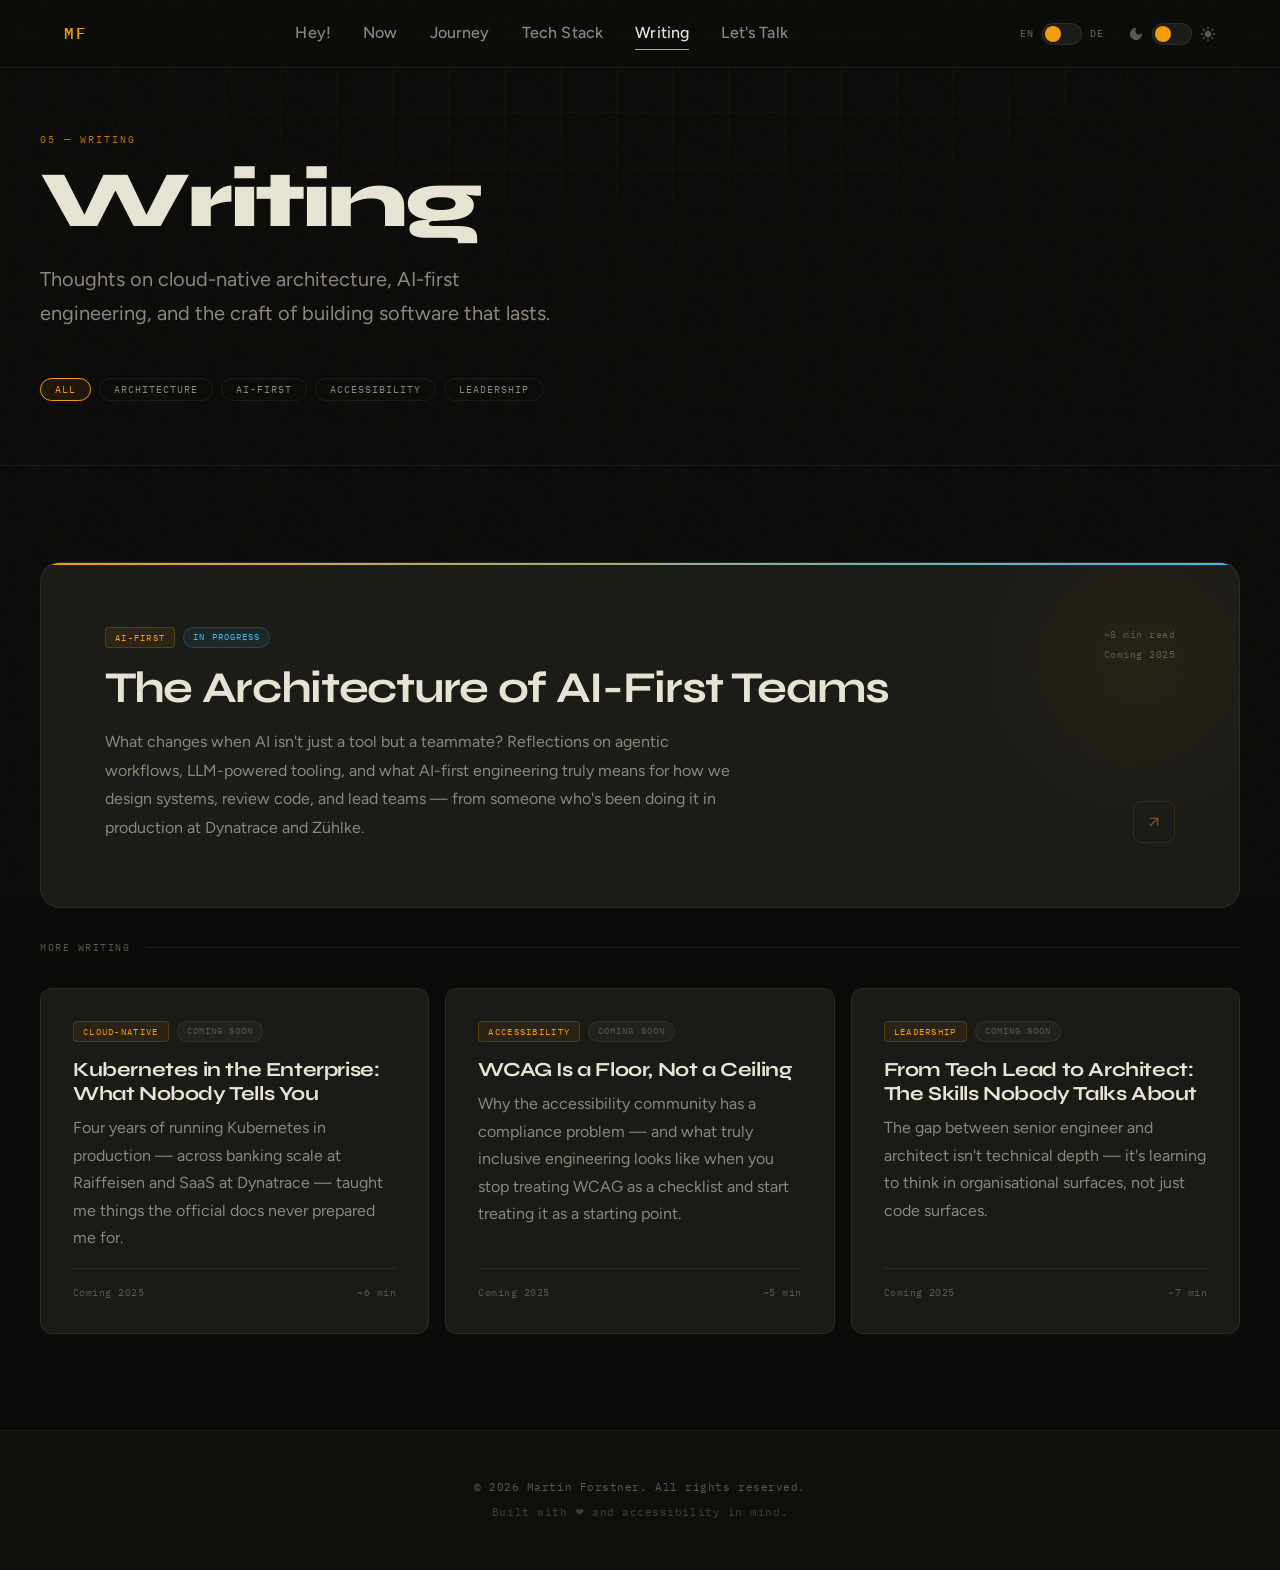
==== blog.html @ 16e3e1c3 "Add blog page — editorial layout with featured post + coming-soon grid Resolves the /blog 404. Match" ====
<!DOCTYPE html>
<html lang="en">
<head>
    <meta charset="UTF-8">
    <meta name="viewport" content="width=device-width, initial-scale=1.0">
    <meta name="description" content="Martin Forstner writes about cloud-native architecture, AI-first engineering, and web accessibility.">
    <meta name="author" content="Martin Forstner">
    <title>Writing — Martin Forstner</title>
    <link rel="stylesheet" href="styles.css">
    <link rel="preconnect" href="https://fonts.googleapis.com">
    <link rel="preconnect" href="https://fonts.gstatic.com" crossorigin>
    <link href="https://fonts.googleapis.com/css2?family=Syne:wght@400;500;600;700;800&family=Figtree:ital,wght@0,300;0,400;0,500;0,600;1,400&family=IBM+Plex+Mono:wght@300;400;500&display=swap" rel="stylesheet">
    <style>
        /* ==========================================
           Blog-specific styles
           ========================================== */

        /* Header */
        .blog-header {
            padding: calc(var(--navbar-height) + var(--space-3xl)) var(--space-lg) var(--space-3xl);
            background: var(--color-bg);
            position: relative;
            border-bottom: 1px solid var(--color-border);
        }

        .blog-header::before {
            content: '';
            position: absolute;
            inset: 0;
            background-image:
                linear-gradient(rgba(245, 158, 11, 0.05) 1px, transparent 1px),
                linear-gradient(90deg, rgba(245, 158, 11, 0.05) 1px, transparent 1px);
            background-size: 56px 56px;
            mask-image: radial-gradient(ellipse 90% 100% at 50% 0%, black 0%, transparent 100%);
            -webkit-mask-image: radial-gradient(ellipse 90% 100% at 50% 0%, black 0%, transparent 100%);
            pointer-events: none;
        }

        .blog-header-inner {
            max-width: var(--container-max);
            margin: 0 auto;
            position: relative;
        }

        .blog-header-label {
            display: block;
            font-family: var(--font-mono);
            font-size: 0.62rem;
            letter-spacing: 0.2em;
            text-transform: uppercase;
            color: var(--color-primary);
            margin-bottom: var(--space-md);
            opacity: 0.75;
        }

        .blog-header-title {
            font-family: var(--font-display);
            font-size: clamp(2.5rem, 1rem + 6vw, 5rem);
            font-weight: 800;
            letter-spacing: -0.04em;
            line-height: 0.92;
            color: var(--color-text);
            margin-bottom: var(--space-lg);
            overflow-wrap: break-word;
            padding-right: 0.05em;
        }

        .blog-header-subtitle {
            font-size: var(--text-lg);
            color: var(--color-text-secondary);
            max-width: 520px;
            line-height: 1.7;
            margin-bottom: var(--space-2xl);
        }

        /* Category filter pills */
        .blog-filters {
            display: flex;
            gap: var(--space-sm);
            flex-wrap: wrap;
        }

        .blog-filter {
            font-family: var(--font-mono);
            font-size: 0.62rem;
            letter-spacing: 0.1em;
            text-transform: uppercase;
            padding: 4px 14px;
            border-radius: var(--radius-full);
            border: 1px solid var(--color-border);
            background: transparent;
            color: var(--color-text-secondary);
            cursor: pointer;
            transition: all var(--transition-fast);
        }

        .blog-filter:hover {
            border-color: rgba(245, 158, 11, 0.3);
            color: var(--color-primary);
            background: rgba(245, 158, 11, 0.05);
        }

        .blog-filter[aria-pressed="true"] {
            border-color: var(--color-primary);
            color: var(--color-primary);
            background: rgba(245, 158, 11, 0.08);
        }

        /* ── Posts section ── */
        .blog-posts {
            padding: var(--space-4xl) var(--space-lg);
            background: var(--color-bg);
        }

        .blog-posts-inner {
            max-width: var(--container-max);
            margin: 0 auto;
        }

        /* Shared post meta atoms */
        .post-category {
            font-family: var(--font-mono);
            font-size: 0.58rem;
            letter-spacing: 0.14em;
            text-transform: uppercase;
            color: var(--color-primary);
            background: rgba(245, 158, 11, 0.08);
            border: 1px solid rgba(245, 158, 11, 0.2);
            padding: 2px 9px;
            border-radius: var(--radius-sm);
            white-space: nowrap;
        }

        .post-status {
            font-family: var(--font-mono);
            font-size: 0.55rem;
            letter-spacing: 0.12em;
            text-transform: uppercase;
            padding: 2px 9px;
            border-radius: var(--radius-full);
            white-space: nowrap;
        }

        .post-status--progress {
            color: var(--color-secondary);
            background: rgba(56, 189, 248, 0.07);
            border: 1px solid rgba(56, 189, 248, 0.2);
        }

        .post-status--soon {
            color: var(--color-text-muted);
            background: rgba(255, 255, 255, 0.03);
            border: 1px solid var(--color-border);
        }

        .post-date,
        .post-readtime {
            font-family: var(--font-mono);
            font-size: 0.6rem;
            color: var(--color-text-muted);
            letter-spacing: 0.05em;
        }

        .post-meta-row {
            display: flex;
            align-items: center;
            gap: var(--space-sm);
            flex-wrap: wrap;
        }

        /* ── Featured post ── */
        .post-featured {
            background: var(--color-surface);
            border: 1px solid var(--color-border);
            border-radius: var(--radius-2xl);
            padding: var(--space-3xl);
            margin-bottom: var(--space-xl);
            position: relative;
            overflow: hidden;
            transition: border-color var(--transition-base), box-shadow var(--transition-base);
        }

        .post-featured::before {
            content: '';
            position: absolute;
            top: 0; left: 0; right: 0;
            height: 2px;
            background: var(--gradient-primary);
        }

        .post-featured::after {
            content: '';
            position: absolute;
            right: -80px; top: -80px;
            width: 360px; height: 360px;
            border-radius: 50%;
            background: radial-gradient(circle, rgba(245, 158, 11, 0.05) 0%, transparent 68%);
            pointer-events: none;
        }

        .post-featured:hover {
            border-color: rgba(245, 158, 11, 0.22);
            box-shadow: var(--shadow-glow);
        }

        .post-featured-layout {
            position: relative;
            display: grid;
            gap: var(--space-2xl);
        }

        @media (min-width: 768px) {
            .post-featured-layout {
                grid-template-columns: 1fr 140px;
                align-items: start;
            }
        }

        .post-featured-title {
            font-family: var(--font-display);
            font-size: clamp(1.5rem, 1rem + 2.5vw, 2.75rem);
            font-weight: 700;
            color: var(--color-text);
            letter-spacing: -0.03em;
            line-height: 1.08;
            margin: var(--space-md) 0;
            overflow-wrap: break-word;
        }

        .post-featured-excerpt {
            font-size: var(--text-base);
            color: var(--color-text-secondary);
            line-height: 1.8;
            max-width: 640px;
        }

        .post-featured-aside {
            display: flex;
            flex-direction: column;
            align-items: flex-start;
            gap: var(--space-md);
        }

        @media (min-width: 768px) {
            .post-featured-aside {
                align-items: flex-end;
                justify-content: space-between;
                height: 100%;
            }
        }

        .post-featured-stats {
            display: flex;
            flex-direction: column;
            gap: 4px;
        }

        @media (min-width: 768px) {
            .post-featured-stats {
                align-items: flex-end;
            }
        }

        .post-featured-arrow {
            display: inline-flex;
            align-items: center;
            justify-content: center;
            width: 42px; height: 42px;
            border-radius: var(--radius-lg);
            border: 1px solid rgba(245, 158, 11, 0.25);
            color: var(--color-primary);
            flex-shrink: 0;
            opacity: 0.5;
        }

        /* ── Section divider ── */
        .posts-divider {
            display: flex;
            align-items: center;
            gap: var(--space-md);
            margin-bottom: var(--space-xl);
        }

        .posts-divider span {
            font-family: var(--font-mono);
            font-size: 0.6rem;
            letter-spacing: 0.16em;
            text-transform: uppercase;
            color: var(--color-text-muted);
            white-space: nowrap;
        }

        .posts-divider::after {
            content: '';
            flex: 1;
            height: 1px;
            background: var(--color-border);
        }

        /* ── Post grid ── */
        .post-grid {
            display: grid;
            gap: var(--space-md);
        }

        @media (min-width: 640px) {
            .post-grid { grid-template-columns: repeat(2, 1fr); }
        }

        @media (min-width: 1024px) {
            .post-grid { grid-template-columns: repeat(3, 1fr); }
        }

        /* ── Post card ── */
        .post-card {
            background: var(--color-surface);
            border: 1px solid var(--color-border);
            border-radius: var(--radius-xl);
            padding: var(--space-xl);
            display: flex;
            flex-direction: column;
            gap: var(--space-md);
            position: relative;
            overflow: hidden;
            transition: transform var(--transition-base),
                        box-shadow var(--transition-base),
                        border-color var(--transition-base);
        }

        .post-card::before {
            content: '';
            position: absolute;
            top: 0; left: 0; right: 0;
            height: 2px;
            background: var(--gradient-primary);
            transform: scaleX(0);
            transform-origin: left;
            transition: transform var(--transition-slow);
        }

        .post-card:hover {
            transform: translateY(-3px);
            box-shadow: var(--shadow-glow);
            border-color: rgba(245, 158, 11, 0.2);
        }

        .post-card:hover::before {
            transform: scaleX(1);
        }

        .post-card-body {
            flex: 1;
            display: flex;
            flex-direction: column;
            gap: var(--space-sm);
        }

        .post-card-title {
            font-family: var(--font-display);
            font-size: var(--text-lg);
            font-weight: 700;
            color: var(--color-text);
            letter-spacing: -0.02em;
            line-height: 1.2;
        }

        .post-card-excerpt {
            font-size: var(--text-sm);
            color: var(--color-text-secondary);
            line-height: 1.72;
        }

        .post-card-footer {
            display: flex;
            align-items: center;
            justify-content: space-between;
            padding-top: var(--space-md);
            border-top: 1px solid var(--color-border);
        }

        /* ── Nav active state for Writing link ── */
        .nav-menu a[href="/blog"] {
            color: var(--color-text);
        }

        .nav-menu a[href="/blog"]::after {
            width: 100%;
        }

        /* Light theme tweaks */
        [data-theme="light"] .blog-header {
            background: var(--color-bg-secondary);
        }

        [data-theme="light"] .blog-posts {
            background: var(--color-bg);
        }

        [data-theme="light"] .post-featured,
        [data-theme="light"] .post-card {
            box-shadow: var(--shadow-sm);
        }
    </style>
</head>
<body>
    <a href="#main-content" class="skip-link">Skip to main content</a>

    <!-- Navigation (identical to index.html) -->
    <nav class="navbar" role="navigation" aria-label="Main navigation">
        <div class="nav-container">
            <a href="/" class="nav-logo" aria-label="Martin Forstner — Home">MF</a>
            <button class="nav-toggle" aria-expanded="false" aria-controls="nav-menu" aria-label="Open menu">
                <span class="hamburger"></span>
            </button>
            <ul id="nav-menu" class="nav-menu" role="menubar">
                <li role="none"><a href="/#about"    role="menuitem" data-en="Hey!"       data-de="Hey!">Hey!</a></li>
                <li role="none"><a href="/#now"      role="menuitem" data-en="Now"        data-de="Jetzt">Now</a></li>
                <li role="none"><a href="/#timeline" role="menuitem" data-en="Journey"    data-de="Werdegang">Journey</a></li>
                <li role="none"><a href="/#skills"   role="menuitem" data-en="Tech Stack" data-de="Technologien">Tech Stack</a></li>
                <li role="none"><a href="/blog"      role="menuitem" aria-current="page"  data-en="Writing"   data-de="Schreiben">Writing</a></li>
                <li role="none"><a href="/#contact"  role="menuitem" data-en="Let's Talk" data-de="Kontakt">Let's Talk</a></li>
            </ul>
            <div class="nav-switches">
                <div class="switch-container">
                    <span class="switch-label">EN</span>
                    <button class="toggle-switch" id="lang-toggle" aria-label="Switch to German" role="switch" aria-checked="false">
                        <span class="toggle-slider"></span>
                    </button>
                    <span class="switch-label">DE</span>
                </div>
                <div class="switch-container">
                    <svg class="switch-icon" aria-hidden="true" width="16" height="16" viewBox="0 0 24 24" fill="currentColor">
                        <path d="M12 3c-4.97 0-9 4.03-9 9s4.03 9 9 9 9-4.03 9-9c0-.46-.04-.92-.1-1.36-.98 1.37-2.58 2.26-4.4 2.26-2.98 0-5.4-2.42-5.4-5.4 0-1.81.89-3.42 2.26-4.4-.44-.06-.9-.1-1.36-.1z"/>
                    </svg>
                    <button class="toggle-switch" id="theme-toggle" aria-label="Switch to light theme" role="switch" aria-checked="false">
                        <span class="toggle-slider"></span>
                    </button>
                    <svg class="switch-icon" aria-hidden="true" width="16" height="16" viewBox="0 0 24 24" fill="currentColor">
                        <path d="M12 7c-2.76 0-5 2.24-5 5s2.24 5 5 5 5-2.24 5-5-2.24-5-5-5zM2 13h2c.55 0 1-.45 1-1s-.45-1-1-1H2c-.55 0-1 .45-1 1s.45 1 1 1zm18 0h2c.55 0 1-.45 1-1s-.45-1-1-1h-2c-.55 0-1 .45-1 1s.45 1 1 1zM11 2v2c0 .55.45 1 1 1s1-.45 1-1V2c0-.55-.45-1-1-1s-1 .45-1 1zm0 18v2c0 .55.45 1 1 1s1-.45 1-1v-2c0-.55-.45-1-1-1s-1 .45-1 1zM5.99 4.58c-.39-.39-1.03-.39-1.41 0-.39.39-.39 1.03 0 1.41l1.06 1.06c.39.39 1.03.39 1.41 0s.39-1.03 0-1.41L5.99 4.58zm12.37 12.37c-.39-.39-1.03-.39-1.41 0-.39.39-.39 1.03 0 1.41l1.06 1.06c.39.39 1.03.39 1.41 0 .39-.39.39-1.03 0-1.41l-1.06-1.06zm1.06-10.96c.39-.39.39-1.03 0-1.41-.39-.39-1.03-.39-1.41 0l-1.06 1.06c-.39.39-.39 1.03 0 1.41s1.03.39 1.41 0l1.06-1.06zM7.05 18.36c.39-.39.39-1.03 0-1.41-.39-.39-1.03-.39-1.41 0l-1.06 1.06c-.39.39-.39 1.03 0 1.41s1.03.39 1.41 0l1.06-1.06z"/>
                    </svg>
                </div>
            </div>
        </div>
    </nav>

    <main id="main-content">

        <!-- Blog header -->
        <header class="blog-header">
            <div class="blog-header-inner">
                <span class="blog-header-label">05 — Writing</span>
                <h1 class="blog-header-title">Writing</h1>
                <p class="blog-header-subtitle">Thoughts on cloud-native architecture, AI-first engineering, and the craft of building software that lasts.</p>
                <nav class="blog-filters" aria-label="Filter by topic">
                    <button class="blog-filter" aria-pressed="true">All</button>
                    <button class="blog-filter" aria-pressed="false">Architecture</button>
                    <button class="blog-filter" aria-pressed="false">AI-First</button>
                    <button class="blog-filter" aria-pressed="false">Accessibility</button>
                    <button class="blog-filter" aria-pressed="false">Leadership</button>
                </nav>
            </div>
        </header>

        <!-- Posts -->
        <section class="blog-posts" aria-label="Articles">
            <div class="blog-posts-inner">

                <!-- Featured / in-progress post -->
                <article class="post-featured fade-in" aria-labelledby="post-featured-title">
                    <div class="post-featured-layout">
                        <div>
                            <div class="post-meta-row">
                                <span class="post-category">AI-First</span>
                                <span class="post-status post-status--progress">In progress</span>
                            </div>
                            <h2 id="post-featured-title" class="post-featured-title">The Architecture of AI-First Teams</h2>
                            <p class="post-featured-excerpt">What changes when AI isn't just a tool but a teammate? Reflections on agentic workflows, LLM-powered tooling, and what AI-first engineering truly means for how we design systems, review code, and lead teams — from someone who's been doing it in production at Dynatrace and Zühlke.</p>
                        </div>
                        <aside class="post-featured-aside" aria-label="Post details">
                            <div class="post-featured-stats">
                                <span class="post-readtime">~8 min read</span>
                                <span class="post-date">Coming 2025</span>
                            </div>
                            <span class="post-featured-arrow" aria-hidden="true">
                                <svg width="18" height="18" viewBox="0 0 24 24" fill="none" stroke="currentColor" stroke-width="1.5" stroke-linecap="round" stroke-linejoin="round">
                                    <path d="M7 17L17 7M17 7H7M17 7v10"/>
                                </svg>
                            </span>
                        </aside>
                    </div>
                </article>

                <!-- Grid of upcoming posts -->
                <div class="posts-divider" aria-hidden="true">
                    <span>More writing</span>
                </div>

                <div class="post-grid" role="list">

                    <article class="post-card fade-in" role="listitem" aria-labelledby="post-2-title">
                        <div class="post-meta-row">
                            <span class="post-category">Cloud-Native</span>
                            <span class="post-status post-status--soon">Coming soon</span>
                        </div>
                        <div class="post-card-body">
                            <h2 id="post-2-title" class="post-card-title">Kubernetes in the Enterprise: What Nobody Tells You</h2>
                            <p class="post-card-excerpt">Four years of running Kubernetes in production — across banking scale at Raiffeisen and SaaS at Dynatrace — taught me things the official docs never prepared me for.</p>
                        </div>
                        <footer class="post-card-footer">
                            <span class="post-date">Coming 2025</span>
                            <span class="post-readtime">~6 min</span>
                        </footer>
                    </article>

                    <article class="post-card fade-in" role="listitem" aria-labelledby="post-3-title">
                        <div class="post-meta-row">
                            <span class="post-category">Accessibility</span>
                            <span class="post-status post-status--soon">Coming soon</span>
                        </div>
                        <div class="post-card-body">
                            <h2 id="post-3-title" class="post-card-title">WCAG Is a Floor, Not a Ceiling</h2>
                            <p class="post-card-excerpt">Why the accessibility community has a compliance problem — and what truly inclusive engineering looks like when you stop treating WCAG as a checklist and start treating it as a starting point.</p>
                        </div>
                        <footer class="post-card-footer">
                            <span class="post-date">Coming 2025</span>
                            <span class="post-readtime">~5 min</span>
                        </footer>
                    </article>

                    <article class="post-card fade-in" role="listitem" aria-labelledby="post-4-title">
                        <div class="post-meta-row">
                            <span class="post-category">Leadership</span>
                            <span class="post-status post-status--soon">Coming soon</span>
                        </div>
                        <div class="post-card-body">
                            <h2 id="post-4-title" class="post-card-title">From Tech Lead to Architect: The Skills Nobody Talks About</h2>
                            <p class="post-card-excerpt">The gap between senior engineer and architect isn't technical depth — it's learning to think in organisational surfaces, not just code surfaces.</p>
                        </div>
                        <footer class="post-card-footer">
                            <span class="post-date">Coming 2025</span>
                            <span class="post-readtime">~7 min</span>
                        </footer>
                    </article>

                </div>
            </div>
        </section>

    </main>

    <footer class="footer" role="contentinfo">
        <div class="container">
            <p>&copy; <span id="current-year">2026</span> Martin Forstner. <span data-en="All rights reserved." data-de="Alle Rechte vorbehalten.">All rights reserved.</span></p>
            <p class="footer-note" data-en="Built with ❤ and accessibility in mind." data-de="Mit ❤ und Barrierefreiheit im Sinn gebaut.">Built with <span aria-label="love">❤</span> and accessibility in mind.</p>
        </div>
    </footer>

    <button class="back-to-top" aria-label="Back to top" hidden>
        <svg aria-hidden="true" width="20" height="20" viewBox="0 0 24 24" fill="none" stroke="currentColor" stroke-width="2" stroke-linecap="round" stroke-linejoin="round">
            <path d="M12 19V5M5 12l7-7 7 7"/>
        </svg>
    </button>

    <script src="script.js"></script>
    <script>
        // Category filter toggle
        document.querySelectorAll('.blog-filter').forEach(function(btn) {
            btn.addEventListener('click', function() {
                document.querySelectorAll('.blog-filter').forEach(function(b) {
                    b.setAttribute('aria-pressed', 'false');
                });
                this.setAttribute('aria-pressed', 'true');
            });
        });
    </script>
</body>
</html>
---- styles.css ----
/* ==========================================
   CSS Custom Properties & Design Tokens
   ========================================== */
:root {
    /* Accent — amber replaces indigo */
    --color-primary: #f59e0b;
    --color-primary-dark: #d97706;
    --color-primary-light: #fbbf24;
    --color-secondary: #38bdf8;
    --color-accent: #f472b6;

    /* Neutrals — warm dark (default) */
    --color-bg: #0b0b09;
    --color-bg-secondary: #131310;
    --color-bg-tertiary: #0f0f0c;
    --color-surface: #1a1a16;
    --color-surface-hover: #242420;
    --color-border: rgba(255, 255, 255, 0.07);

    /* Text — warm off-white */
    --color-text: #e8e4d3;
    --color-text-secondary: #8c8779;
    --color-text-muted: #5c5850;

    /* Navbar */
    --color-navbar-bg: rgba(11, 11, 9, 0.82);
    --color-navbar-bg-scrolled: rgba(11, 11, 9, 0.97);

    /* Gradients */
    --gradient-primary: linear-gradient(135deg, var(--color-primary) 0%, var(--color-secondary) 100%);
    --gradient-accent: linear-gradient(135deg, var(--color-primary) 0%, var(--color-accent) 100%);
    --gradient-bg: linear-gradient(180deg, var(--color-bg-secondary) 0%, var(--color-bg) 60%);

    /* Typography */
    --font-display: 'Syne', sans-serif;
    --font-sans: 'Figtree', -apple-system, BlinkMacSystemFont, sans-serif;
    --font-mono: 'IBM Plex Mono', 'Fira Code', monospace;

    /* Font Sizes (fluid) */
    --text-xs: clamp(0.7rem, 0.65rem + 0.25vw, 0.8rem);
    --text-sm: clamp(0.875rem, 0.8rem + 0.35vw, 1rem);
    --text-base: clamp(0.9375rem, 0.9rem + 0.2vw, 1rem);
    --text-lg: clamp(1.125rem, 1rem + 0.6vw, 1.25rem);
    --text-xl: clamp(1.25rem, 1.1rem + 0.75vw, 1.5rem);
    --text-2xl: clamp(1.5rem, 1.25rem + 1.25vw, 2rem);
    --text-3xl: clamp(2rem, 1.5rem + 2.5vw, 3rem);
    --text-4xl: clamp(2.5rem, 1.25rem + 5vw, 4.75rem);

    /* Spacing */
    --space-xs: 0.25rem;
    --space-sm: 0.5rem;
    --space-md: 1rem;
    --space-lg: 1.5rem;
    --space-xl: 2rem;
    --space-2xl: 3rem;
    --space-3xl: 4rem;
    --space-4xl: 6rem;

    /* Border Radius */
    --radius-sm: 0.25rem;
    --radius-md: 0.375rem;
    --radius-lg: 0.5rem;
    --radius-xl: 0.75rem;
    --radius-2xl: 1.25rem;
    --radius-full: 9999px;

    /* Shadows */
    --shadow-sm: 0 1px 2px rgba(0, 0, 0, 0.5);
    --shadow-md: 0 4px 12px rgba(0, 0, 0, 0.4);
    --shadow-lg: 0 12px 28px rgba(0, 0, 0, 0.45);
    --shadow-xl: 0 24px 48px rgba(0, 0, 0, 0.55);
    --shadow-glow: 0 0 48px rgba(245, 158, 11, 0.18);

    /* Transitions */
    --transition-fast: 150ms ease;
    --transition-base: 250ms ease;
    --transition-slow: 400ms ease;
    --transition-spring: 500ms cubic-bezier(0.34, 1.56, 0.64, 1);

    /* Layout */
    --container-max: 1200px;
    --navbar-height: 68px;
}

/* Light Theme */
[data-theme="light"] {
    --color-bg: #faf8f3;
    --color-bg-secondary: #f0ece2;
    --color-bg-tertiary: #f5f2ea;
    --color-surface: #ffffff;
    --color-surface-hover: #f7f4eb;
    --color-border: rgba(0, 0, 0, 0.09);

    --color-text: #1a1814;
    --color-text-secondary: #5a5650;
    --color-text-muted: #8a8479;

    --color-navbar-bg: rgba(250, 248, 243, 0.82);
    --color-navbar-bg-scrolled: rgba(250, 248, 243, 0.97);

    --shadow-sm: 0 1px 2px rgba(0, 0, 0, 0.05);
    --shadow-md: 0 4px 12px rgba(0, 0, 0, 0.08);
    --shadow-lg: 0 12px 28px rgba(0, 0, 0, 0.1);
    --shadow-xl: 0 24px 48px rgba(0, 0, 0, 0.12);
    --shadow-glow: 0 0 48px rgba(245, 158, 11, 0.1);

    --gradient-bg: linear-gradient(180deg, var(--color-bg-secondary) 0%, var(--color-bg) 60%);
}

/* ==========================================
   Base Styles & Reset
   ========================================== */
*,
*::before,
*::after {
    box-sizing: border-box;
    margin: 0;
    padding: 0;
}

html {
    scroll-behavior: smooth;
    scroll-padding-top: var(--navbar-height);
}

@media (prefers-reduced-motion: reduce) {
    html {
        scroll-behavior: auto;
    }

    *,
    *::before,
    *::after {
        animation-duration: 0.01ms !important;
        animation-iteration-count: 1 !important;
        transition-duration: 0.01ms !important;
    }
}

body {
    font-family: var(--font-sans);
    font-size: var(--text-base);
    line-height: 1.65;
    color: var(--color-text);
    background: var(--gradient-bg);
    background-attachment: fixed;
    min-height: 100vh;
    -webkit-font-smoothing: antialiased;
    -moz-osx-font-smoothing: grayscale;
}

/* Grain texture overlay */
body::after {
    content: '';
    position: fixed;
    inset: 0;
    z-index: 9985;
    pointer-events: none;
    opacity: 0.028;
    background-image: url("data:image/svg+xml,%3Csvg viewBox='0 0 512 512' xmlns='http://www.w3.org/2000/svg'%3E%3Cfilter id='noise'%3E%3CfeTurbulence type='fractalNoise' baseFrequency='0.75' numOctaves='4' stitchTiles='stitch'/%3E%3C/filter%3E%3Crect width='100%25' height='100%25' filter='url(%23noise)'/%3E%3C/svg%3E");
    background-size: 200px 200px;
}

h1, h2, h3, h4, h5, h6 {
    font-family: var(--font-display);
    line-height: 1.15;
}

img {
    max-width: 100%;
    height: auto;
    display: block;
}

a {
    color: var(--color-primary-light);
    text-decoration: none;
    transition: color var(--transition-fast);
}

a:hover {
    color: var(--color-secondary);
}

a:focus-visible {
    outline: 2px solid var(--color-primary);
    outline-offset: 3px;
    border-radius: var(--radius-sm);
}

button {
    font-family: inherit;
    cursor: pointer;
    border: none;
    background: none;
}

button:focus-visible {
    outline: 2px solid var(--color-primary);
    outline-offset: 3px;
    border-radius: var(--radius-sm);
}

ul, ol {
    list-style: none;
}

address {
    font-style: normal;
}

/* ==========================================
   Skip Link (Accessibility)
   ========================================== */
.skip-link {
    position: absolute;
    top: -100%;
    left: 50%;
    transform: translateX(-50%);
    background: var(--color-primary);
    color: #000;
    padding: var(--space-sm) var(--space-lg);
    border-radius: var(--radius-md);
    z-index: 9999;
    transition: top var(--transition-fast);
    font-weight: 600;
    font-family: var(--font-mono);
    font-size: var(--text-sm);
    letter-spacing: 0.02em;
}

.skip-link:focus {
    top: var(--space-md);
}

/* ==========================================
   Container
   ========================================== */
.container {
    width: 100%;
    max-width: var(--container-max);
    margin: 0 auto;
    padding: 0 var(--space-lg);
}

/* ==========================================
   Navigation
   ========================================== */
.navbar {
    position: fixed;
    top: 0;
    left: 0;
    right: 0;
    height: var(--navbar-height);
    background: var(--color-navbar-bg);
    backdrop-filter: blur(24px);
    -webkit-backdrop-filter: blur(24px);
    border-bottom: 1px solid var(--color-border);
    z-index: 1000;
    transition: background var(--transition-base), box-shadow var(--transition-base);
}

.navbar.scrolled {
    background: var(--color-navbar-bg-scrolled);
    box-shadow: 0 1px 0 var(--color-border), var(--shadow-md);
}

.nav-container {
    max-width: var(--container-max);
    margin: 0 auto;
    padding: 0 var(--space-lg);
    height: 100%;
    display: flex;
    align-items: center;
    justify-content: space-between;
}

.nav-logo {
    font-family: var(--font-mono);
    font-size: var(--text-sm);
    font-weight: 500;
    color: var(--color-primary);
    letter-spacing: 0.1em;
    text-transform: uppercase;
    background: none;
    -webkit-text-fill-color: var(--color-primary);
}

.nav-menu {
    display: flex;
    gap: var(--space-xl);
}

.nav-menu a {
    color: var(--color-text-secondary);
    font-weight: 500;
    font-size: var(--text-sm);
    padding: var(--space-sm) 0;
    position: relative;
    transition: color var(--transition-fast);
    font-family: var(--font-sans);
    letter-spacing: 0.01em;
}

.nav-menu a::after {
    content: '';
    position: absolute;
    bottom: 0;
    left: 0;
    width: 0;
    height: 1.5px;
    background: var(--color-primary);
    transition: width var(--transition-base);
}

.nav-menu a:hover,
.nav-menu a:focus {
    color: var(--color-text);
}

.nav-menu a:hover::after,
.nav-menu a:focus::after {
    width: 100%;
}

/* Mobile Navigation Toggle */
.nav-toggle {
    display: none;
    width: 44px;
    height: 44px;
    align-items: center;
    justify-content: center;
}

.hamburger {
    position: relative;
    width: 22px;
    height: 2px;
    background: var(--color-text);
    border-radius: 1px;
    transition: background var(--transition-fast);
}

.hamburger::before,
.hamburger::after {
    content: '';
    position: absolute;
    left: 0;
    width: 100%;
    height: 2px;
    background: var(--color-text);
    border-radius: 1px;
    transition: transform var(--transition-base);
}

.hamburger::before { top: -7px; }
.hamburger::after { bottom: -7px; }

.nav-toggle[aria-expanded="true"] .hamburger {
    background: transparent;
}

.nav-toggle[aria-expanded="true"] .hamburger::before {
    transform: translateY(7px) rotate(45deg);
}

.nav-toggle[aria-expanded="true"] .hamburger::after {
    transform: translateY(-7px) rotate(-45deg);
}

@media (max-width: 768px) {
    .nav-toggle {
        display: flex;
    }

    .nav-menu {
        position: fixed;
        top: var(--navbar-height);
        left: 0;
        right: 0;
        background: var(--color-bg);
        border-bottom: 1px solid var(--color-border);
        flex-direction: column;
        align-items: center;
        padding: var(--space-xl);
        gap: var(--space-lg);
        transform: translateY(-100%);
        opacity: 0;
        visibility: hidden;
        transition: transform var(--transition-slow), opacity var(--transition-slow), visibility var(--transition-slow);
    }

    .nav-menu.active {
        transform: translateY(0);
        opacity: 1;
        visibility: visible;
    }

    .nav-menu a {
        font-size: var(--text-lg);
    }
}

/* ==========================================
   Hero Section
   ========================================== */
.hero {
    min-height: 100vh;
    display: flex;
    align-items: center;
    justify-content: center;
    position: relative;
    padding: calc(var(--navbar-height) + var(--space-2xl)) var(--space-lg) var(--space-2xl);
}

.hero-background {
    position: absolute;
    inset: 0;
    overflow: hidden;
    z-index: -1;
    pointer-events: none;
}

/* Grid texture — architectural, replaces gradient orbs */
.hero-background::before {
    content: '';
    position: absolute;
    inset: 0;
    background-image:
        linear-gradient(rgba(245, 158, 11, 0.05) 1px, transparent 1px),
        linear-gradient(90deg, rgba(245, 158, 11, 0.05) 1px, transparent 1px);
    background-size: 56px 56px;
    mask-image: radial-gradient(ellipse 88% 88% at 50% 50%, black 0%, transparent 100%);
    -webkit-mask-image: radial-gradient(ellipse 88% 88% at 50% 50%, black 0%, transparent 100%);
}

/* Slow horizontal scanner accent */
.hero-background::after {
    content: '';
    position: absolute;
    left: 0;
    right: 0;
    height: 1px;
    background: linear-gradient(90deg,
        transparent 0%,
        rgba(245, 158, 11, 0.25) 25%,
        rgba(56, 189, 248, 0.2) 75%,
        transparent 100%);
    top: 45%;
    animation: heroScanline 12s ease-in-out infinite alternate;
}

@keyframes heroScanline {
    from { top: 18%; opacity: 0.5; }
    to   { top: 82%; opacity: 0.15; }
}

@media (prefers-reduced-motion: reduce) {
    .hero-background::after {
        animation: none;
        top: 50%;
        opacity: 0.2;
    }
}

/* Hide old orbs */
.gradient-orb {
    display: none;
}

.hero-content {
    display: flex;
    flex-direction: column;
    align-items: center;
    text-align: center;
    gap: var(--space-xl);
    max-width: 860px;
    animation: fadeInUp 0.85s ease forwards;
}

@keyframes fadeInUp {
    from {
        opacity: 0;
        transform: translateY(28px);
    }
    to {
        opacity: 1;
        transform: translateY(0);
    }
}

.hero-image-container {
    animation: fadeInUp 0.85s ease forwards;
    animation-delay: 0.15s;
    opacity: 0;
}

.hero-image-wrapper {
    position: relative;
    width: 180px;
    height: 180px;
}

@media (min-width: 768px) {
    .hero-image-wrapper {
        width: 240px;
        height: 240px;
    }
}

.hero-image {
    width: 100%;
    height: 100%;
    object-fit: cover;
    border-radius: 50%;
    border: 2px solid rgba(245, 158, 11, 0.25);
    box-shadow:
        var(--shadow-xl),
        0 0 0 6px rgba(245, 158, 11, 0.05),
        var(--shadow-glow);
}

/* Architectural ring — two concentric static circles, no spin */
.image-ring {
    position: absolute;
    inset: -12px;
    border-radius: 50%;
    border: 1px solid rgba(245, 158, 11, 0.2);
    animation: none;
}

.image-ring::before {
    content: '';
    position: absolute;
    inset: -6px;
    border-radius: 50%;
    border: 1px dashed rgba(56, 189, 248, 0.12);
}

.hero-text {
    animation: fadeInUp 0.85s ease forwards;
    animation-delay: 0.28s;
    opacity: 0;
}

.hero-greeting {
    font-family: var(--font-mono);
    font-size: 0.68rem;
    color: var(--color-primary);
    font-weight: 400;
    letter-spacing: 0.16em;
    text-transform: uppercase;
    margin-bottom: var(--space-md);
    opacity: 0.8;
}

.hero-name {
    font-family: var(--font-display);
    font-size: var(--text-4xl);
    font-weight: 800;
    letter-spacing: -0.04em;
    line-height: 0.92;
    margin-bottom: var(--space-lg);
    background: var(--gradient-primary);
    -webkit-background-clip: text;
    background-clip: text;
    -webkit-text-fill-color: transparent;
    overflow-wrap: break-word;
    padding-right: 0.08em;
}

.hero-title {
    font-family: var(--font-display);
    font-size: var(--text-xl);
    color: var(--color-text);
    font-weight: 600;
    margin-bottom: var(--space-sm);
    letter-spacing: -0.01em;
}

.hero-subtitle {
    font-family: var(--font-mono);
    font-size: 0.7rem;
    color: var(--color-text-secondary);
    margin-bottom: var(--space-xl);
    letter-spacing: 0.06em;
}

.hero-social {
    display: flex;
    gap: var(--space-sm);
    justify-content: center;
    flex-wrap: wrap;
    margin-bottom: var(--space-xl);
}

.social-link {
    display: flex;
    align-items: center;
    gap: 6px;
    padding: 0.45rem 1rem;
    background: transparent;
    border-radius: var(--radius-full);
    color: var(--color-text-secondary);
    font-weight: 400;
    font-size: 0.68rem;
    font-family: var(--font-mono);
    transition: all var(--transition-base);
    border: 1px solid var(--color-border);
    letter-spacing: 0.08em;
    text-transform: uppercase;
}

.social-link:hover,
.social-link:focus {
    background: rgba(245, 158, 11, 0.07);
    border-color: rgba(245, 158, 11, 0.35);
    color: var(--color-primary-light);
    transform: translateY(-1px);
}

.social-link svg {
    flex-shrink: 0;
    width: 13px;
    height: 13px;
}

.hero-cta {
    display: inline-flex;
    align-items: center;
    gap: var(--space-sm);
    color: var(--color-text-muted);
    font-weight: 400;
    font-size: 0.65rem;
    font-family: var(--font-mono);
    padding: var(--space-md);
    letter-spacing: 0.1em;
    text-transform: uppercase;
    animation: bounce 2.5s ease-in-out infinite;
}

.hero-cta:hover {
    color: var(--color-primary);
}

@keyframes bounce {
    0%, 100% { transform: translateY(0); }
    50% { transform: translateY(10px); }
}

/* ==========================================
   Sections (General)
   ========================================== */
.section {
    padding: var(--space-4xl) var(--space-lg);
    position: relative;
}

/* Architectural numbering labels via ::before */
.section .section-title::before {
    display: block;
    font-family: var(--font-mono);
    font-size: 0.62rem;
    letter-spacing: 0.2em;
    text-transform: uppercase;
    color: var(--color-primary);
    margin-bottom: 0.65rem;
    opacity: 0.7;
    font-weight: 400;
}

#about .section-title::before   { content: '01 — About'; }
#now .section-title::before     { content: '02 — Status'; }
#timeline .section-title::before { content: '03 — Journey'; }
#skills .section-title::before  { content: '04 — Stack'; }
#writing .section-title::before { content: '05 — Writing'; }
#contact .section-title::before { content: '06 — Contact'; }

.section-title {
    font-family: var(--font-display);
    font-size: var(--text-3xl);
    font-weight: 700;
    text-align: center;
    margin-bottom: var(--space-3xl);
    position: relative;
    letter-spacing: -0.025em;
    color: var(--color-text);
}

.section-title::after {
    content: '';
    display: block;
    width: 36px;
    height: 2px;
    background: var(--color-primary);
    margin: var(--space-md) auto 0;
    border-radius: var(--radius-full);
    opacity: 0.7;
}

/* Fade In Animation */
.fade-in {
    opacity: 0;
    transform: translateY(22px);
    transition: opacity 0.65s ease, transform 0.65s ease;
}

.fade-in.visible {
    opacity: 1;
    transform: translateY(0);
}

/* ==========================================
   About Section
   ========================================== */
.about {
    background: var(--color-bg-secondary);
}

.about-content {
    display: grid;
    gap: var(--space-2xl);
}

@media (min-width: 768px) {
    .about-content {
        grid-template-columns: 2fr 1fr;
        align-items: center;
    }
}

.about-card {
    background: var(--color-surface);
    padding: var(--space-xl);
    border-radius: var(--radius-xl);
    border: 1px solid var(--color-border);
    border-left: 2px solid rgba(245, 158, 11, 0.3);
}

.about-text {
    color: var(--color-text-secondary);
    margin-bottom: var(--space-md);
    line-height: 1.85;
}

.about-text:last-child {
    margin-bottom: 0;
}

.about-text strong {
    color: var(--color-primary-light);
    font-weight: 600;
}

.about-highlights {
    display: flex;
    flex-direction: column;
    gap: var(--space-lg);
}

@media (max-width: 767px) {
    .about-highlights {
        flex-direction: row;
        justify-content: center;
        flex-wrap: wrap;
    }
}

.highlight-item {
    text-align: center;
    padding: var(--space-lg);
    background: var(--color-surface);
    border-radius: var(--radius-lg);
    border: 1px solid var(--color-border);
    transition: transform var(--transition-base), box-shadow var(--transition-base);
}

.highlight-item:hover {
    transform: translateY(-3px);
    box-shadow: var(--shadow-glow);
}

.highlight-number {
    display: block;
    font-family: var(--font-display);
    font-size: var(--text-3xl);
    font-weight: 700;
    background: var(--gradient-primary);
    -webkit-background-clip: text;
    background-clip: text;
    -webkit-text-fill-color: transparent;
    margin-bottom: var(--space-xs);
}

.highlight-label {
    font-family: var(--font-mono);
    font-size: 0.62rem;
    color: var(--color-text-muted);
    letter-spacing: 0.1em;
    text-transform: uppercase;
}

/* ==========================================
   Now Section
   ========================================== */
.now {
    background: var(--color-bg-secondary);
}

.now-grid {
    display: grid;
    gap: var(--space-lg);
}

@media (min-width: 640px) {
    .now-grid {
        grid-template-columns: repeat(3, 1fr);
    }
}

.now-card {
    display: flex;
    flex-direction: column;
    gap: 0;
    background: var(--color-surface);
    border: 1px solid var(--color-border);
    border-left: 2px solid var(--color-primary);
    border-radius: var(--radius-xl);
    padding: var(--space-xl);
    transition: transform var(--transition-base), box-shadow var(--transition-base);
    position: relative;
    overflow: hidden;
}

.now-card::before {
    content: '';
    position: absolute;
    top: 0;
    left: 0;
    right: 0;
    height: 1px;
    background: linear-gradient(90deg, var(--color-primary) 0%, transparent 70%);
    opacity: 0.35;
}

.now-card:hover {
    transform: translateY(-3px);
    box-shadow: var(--shadow-glow);
    border-left-color: var(--color-primary-light);
}

/* Status indicator row */
.now-status {
    display: flex;
    align-items: center;
    gap: 6px;
    font-family: var(--font-mono);
    font-size: 0.58rem;
    letter-spacing: 0.14em;
    text-transform: uppercase;
    color: var(--color-primary);
    margin-bottom: var(--space-md);
    opacity: 0.75;
}

.now-status-dot {
    width: 5px;
    height: 5px;
    border-radius: 50%;
    background: var(--color-primary);
    box-shadow: 0 0 6px rgba(245, 158, 11, 0.7);
    animation: statusPulse 2.5s ease-in-out infinite;
    flex-shrink: 0;
}

@keyframes statusPulse {
    0%, 100% { opacity: 1; }
    50% { opacity: 0.25; }
}

@media (prefers-reduced-motion: reduce) {
    .now-status-dot { animation: none; }
}

.now-icon {
    font-size: 1.5rem;
    line-height: 1;
    margin-bottom: var(--space-md);
}

.now-content {
    flex: 1;
}

.now-card-title {
    font-family: var(--font-display);
    font-size: var(--text-base);
    font-weight: 700;
    color: var(--color-text);
    margin-bottom: var(--space-sm);
    letter-spacing: -0.01em;
}

.now-card-text {
    font-size: var(--text-sm);
    color: var(--color-text-secondary);
    line-height: 1.7;
}

/* ==========================================
   Timeline Section
   ========================================== */
.timeline-toggle {
    display: flex;
    justify-content: center;
    gap: var(--space-sm);
    margin-bottom: var(--space-2xl);
}

.toggle-btn {
    padding: 0.45rem var(--space-xl);
    font-size: 0.7rem;
    font-weight: 500;
    color: var(--color-text-secondary);
    background: var(--color-surface);
    border-radius: var(--radius-full);
    border: 1px solid var(--color-border);
    transition: all var(--transition-base);
    font-family: var(--font-mono);
    letter-spacing: 0.08em;
    text-transform: uppercase;
}

.toggle-btn:hover {
    color: var(--color-text);
    border-color: rgba(245, 158, 11, 0.3);
    background: var(--color-surface-hover);
}

.toggle-btn.active {
    color: #000;
    background: var(--color-primary);
    border-color: transparent;
}

.timeline-panel {
    display: none;
}

.timeline-panel.active {
    display: block;
}

.timeline-container {
    position: relative;
    max-width: 800px;
    margin: 0 auto;
}

.timeline-container::before {
    content: '';
    position: absolute;
    left: 0;
    top: 0;
    bottom: 0;
    width: 1px;
    background: linear-gradient(180deg,
        var(--color-primary) 0%,
        rgba(245, 158, 11, 0.3) 60%,
        transparent 100%);
}

@media (min-width: 768px) {
    .timeline-container::before {
        left: 50%;
        transform: translateX(-50%);
    }
}

.timeline-item {
    position: relative;
    padding-left: var(--space-2xl);
    padding-bottom: var(--space-2xl);
}

@media (min-width: 768px) {
    .timeline-item {
        padding-left: 0;
        padding-right: 0;
        width: 50%;
    }

    .timeline-item:nth-child(odd) {
        margin-left: auto;
        padding-left: var(--space-2xl);
    }

    .timeline-item:nth-child(even) {
        padding-right: var(--space-2xl);
        text-align: right;
    }
}

.timeline-item:last-child {
    padding-bottom: 0;
}

.timeline-marker {
    position: absolute;
    left: -5px;
    top: 10px;
    width: 10px;
    height: 10px;
    background: var(--color-primary);
    border-radius: 50%;
    border: 2px solid var(--color-bg);
    box-shadow: 0 0 0 3px rgba(245, 158, 11, 0.25);
    animation: markerPulse 3s ease-in-out infinite;
}

@keyframes markerPulse {
    0%, 100% { box-shadow: 0 0 0 3px rgba(245, 158, 11, 0.25); }
    50%       { box-shadow: 0 0 0 6px rgba(245, 158, 11, 0); }
}

@media (prefers-reduced-motion: reduce) {
    .timeline-marker { animation: none; }
}

@media (min-width: 768px) {
    .timeline-item:nth-child(odd) .timeline-marker  { left: -6px; }
    .timeline-item:nth-child(even) .timeline-marker { right: -5px; left: auto; }
}

.timeline-content {
    background: var(--color-surface);
    padding: var(--space-lg);
    border-radius: var(--radius-lg);
    border: 1px solid var(--color-border);
    transition: transform var(--transition-base), box-shadow var(--transition-base), border-color var(--transition-base);
}

.timeline-content:hover {
    transform: translateY(-3px);
    box-shadow: var(--shadow-md);
    border-color: rgba(245, 158, 11, 0.2);
}

.timeline-date {
    display: inline-block;
    font-family: var(--font-mono);
    font-size: 0.62rem;
    font-weight: 500;
    color: var(--color-primary);
    background: rgba(245, 158, 11, 0.07);
    border: 1px solid rgba(245, 158, 11, 0.18);
    padding: 2px var(--space-sm);
    border-radius: var(--radius-sm);
    margin-bottom: var(--space-sm);
    letter-spacing: 0.08em;
}

.timeline-title {
    font-family: var(--font-display);
    font-size: var(--text-base);
    font-weight: 600;
    color: var(--color-text);
    margin-bottom: var(--space-xs);
    letter-spacing: -0.01em;
    display: flex;
    align-items: center;
    gap: var(--space-sm);
    flex-wrap: wrap;
}

.timeline-company {
    font-size: var(--text-sm);
    color: var(--color-text-secondary);
    margin-bottom: var(--space-md);
}

.timeline-text {
    font-size: var(--text-sm);
    color: var(--color-text-secondary);
    line-height: 1.7;
}

.timeline-description {
    list-style: none;
    padding: 0;
    margin: 0;
}

.timeline-description li {
    position: relative;
    padding-left: var(--space-lg);
    margin-bottom: var(--space-sm);
    font-size: var(--text-sm);
    color: var(--color-text-secondary);
    line-height: 1.65;
}

.timeline-description li::before {
    content: '—';
    position: absolute;
    left: 0;
    color: var(--color-primary);
    font-family: var(--font-mono);
    opacity: 0.7;
}

@media (min-width: 768px) {
    .timeline-item:nth-child(even) .timeline-description li {
        padding-left: 0;
        padding-right: var(--space-lg);
    }

    .timeline-item:nth-child(even) .timeline-description li::before {
        left: auto;
        right: 0;
        content: '—';
    }
}

.timeline-tags {
    display: flex;
    flex-wrap: wrap;
    gap: var(--space-xs);
    margin-top: var(--space-md);
}

@media (min-width: 768px) {
    .timeline-item:nth-child(even) .timeline-tags {
        justify-content: flex-end;
    }
}

.tag {
    font-family: var(--font-mono);
    font-size: 0.6rem;
    padding: 2px var(--space-sm);
    background: rgba(56, 189, 248, 0.07);
    color: var(--color-secondary);
    border-radius: var(--radius-sm);
    font-weight: 400;
    letter-spacing: 0.05em;
    border: 1px solid rgba(56, 189, 248, 0.14);
}

/* ==========================================
   Skills Section
   ========================================== */
.skills {
    background: var(--color-bg-secondary);
}

.skills-grid {
    display: grid;
    gap: var(--space-md);
}

@media (min-width: 640px) {
    .skills-grid {
        grid-template-columns: repeat(2, 1fr);
    }
}

@media (min-width: 1024px) {
    .skills-grid {
        grid-template-columns: repeat(3, 1fr);
    }
}

.skill-category {
    background: var(--color-surface);
    padding: var(--space-lg);
    border-radius: var(--radius-lg);
    border: 1px solid var(--color-border);
    transition: transform var(--transition-base), box-shadow var(--transition-base), border-color var(--transition-base);
}

.skill-category:hover {
    transform: translateY(-3px);
    box-shadow: var(--shadow-glow);
    border-color: rgba(245, 158, 11, 0.2);
}

.skill-category-title {
    display: flex;
    align-items: center;
    gap: var(--space-sm);
    font-family: var(--font-display);
    font-size: var(--text-sm);
    font-weight: 600;
    color: var(--color-text);
    margin-bottom: var(--space-md);
    letter-spacing: -0.01em;
}

.skill-category-title svg {
    color: var(--color-primary);
    flex-shrink: 0;
    opacity: 0.65;
}

.skill-tags {
    display: flex;
    flex-wrap: wrap;
    gap: var(--space-sm);
}

.skill-tag {
    font-family: var(--font-mono);
    font-size: 0.68rem;
    padding: 3px var(--space-sm);
    background: rgba(245, 158, 11, 0.07);
    color: var(--color-primary-light);
    border-radius: var(--radius-md);
    font-weight: 400;
    letter-spacing: 0.04em;
    transition: all var(--transition-fast);
    border: 1px solid rgba(245, 158, 11, 0.14);
}

.skill-tag:hover {
    background: rgba(245, 158, 11, 0.13);
    transform: scale(1.03);
}

.skill-icon-grid {
    display: flex;
    flex-wrap: wrap;
    gap: 6px;
}

.skill-icon-item {
    display: inline-flex;
    align-items: center;
    gap: 5px;
    padding: 4px 10px;
    background: rgba(245, 158, 11, 0.05);
    border: 1px solid rgba(245, 158, 11, 0.11);
    border-radius: var(--radius-md);
    font-family: var(--font-mono);
    font-size: 0.67rem;
    font-weight: 400;
    color: var(--color-text-secondary);
    transition: all var(--transition-fast);
    letter-spacing: 0.03em;
}

.skill-icon-item:hover {
    background: rgba(245, 158, 11, 0.1);
    border-color: rgba(245, 158, 11, 0.24);
    color: var(--color-text);
    transform: translateY(-1px);
}

.skill-icon-item i {
    font-size: 1rem;
    width: 16px;
    text-align: center;
    flex-shrink: 0;
}

.skill-icon-item .skill-emoji {
    font-size: 0.85rem;
    width: 16px;
    text-align: center;
    flex-shrink: 0;
    line-height: 1;
}

/* ==========================================
   Writing Section
   ========================================== */
.writing {
    background: var(--color-bg);
}

.writing-intro {
    max-width: 600px;
    margin: 0 auto var(--space-3xl);
    text-align: center;
    color: var(--color-text-secondary);
    font-size: var(--text-lg);
    line-height: 1.8;
}

/* Editorial grid: first card full-width feature, remaining side-by-side */
.writing-topics {
    display: grid;
    gap: var(--space-md);
    margin-bottom: var(--space-2xl);
}

@media (min-width: 640px) {
    .writing-topics {
        grid-template-columns: repeat(3, 1fr);
    }

    .writing-topics .topic-card:first-child {
        grid-column: 1 / -1;
        display: grid;
        grid-template-columns: 3.5rem 1fr;
        grid-template-rows: auto auto;
        column-gap: var(--space-xl);
        row-gap: var(--space-sm);
        align-items: center;
    }

    .writing-topics .topic-card:first-child .topic-icon {
        grid-row: 1 / 3;
        font-size: 2.75rem;
        margin-bottom: 0;
        align-self: center;
    }

    .writing-topics .topic-card:first-child .topic-title {
        font-size: var(--text-2xl);
        align-self: end;
    }

    .writing-topics .topic-card:first-child .topic-desc {
        font-size: var(--text-sm);
        align-self: start;
        color: var(--color-text-secondary);
    }
}

.topic-card {
    background: var(--color-surface);
    border: 1px solid var(--color-border);
    border-radius: var(--radius-xl);
    padding: var(--space-xl);
    transition: transform var(--transition-base), box-shadow var(--transition-base), border-color var(--transition-base);
    position: relative;
    overflow: hidden;
}

.topic-card::before {
    content: '';
    position: absolute;
    top: 0;
    left: 0;
    right: 0;
    height: 2px;
    background: var(--gradient-primary);
    transform: scaleX(0);
    transform-origin: left;
    transition: transform var(--transition-slow);
}

.topic-card:hover {
    transform: translateY(-3px);
    box-shadow: var(--shadow-glow);
    border-color: rgba(245, 158, 11, 0.2);
}

.topic-card:hover::before {
    transform: scaleX(1);
}

.topic-icon {
    font-size: 1.75rem;
    margin-bottom: var(--space-md);
    line-height: 1;
}

.topic-title {
    font-family: var(--font-display);
    font-size: var(--text-lg);
    font-weight: 700;
    color: var(--color-text);
    margin-bottom: var(--space-sm);
    letter-spacing: -0.02em;
}

.topic-desc {
    font-size: var(--text-sm);
    color: var(--color-text-secondary);
    line-height: 1.75;
}

.writing-cta {
    text-align: center;
}

.btn-primary {
    display: inline-flex;
    align-items: center;
    gap: var(--space-sm);
    padding: 0.7rem var(--space-2xl);
    background: transparent;
    color: var(--color-primary);
    font-family: var(--font-mono);
    font-weight: 500;
    font-size: 0.7rem;
    letter-spacing: 0.1em;
    text-transform: uppercase;
    border-radius: var(--radius-full);
    border: 1px solid rgba(245, 158, 11, 0.4);
    transition: all var(--transition-base);
    text-decoration: none;
    -webkit-text-fill-color: var(--color-primary);
}

.btn-primary:hover {
    background: rgba(245, 158, 11, 0.07);
    border-color: var(--color-primary);
    transform: translateY(-1px);
    box-shadow: 0 0 24px rgba(245, 158, 11, 0.12);
    color: var(--color-primary);
    -webkit-text-fill-color: var(--color-primary);
}

/* ==========================================
   Contact Section
   ========================================== */
.contact-content {
    text-align: center;
    max-width: 760px;
    margin: 0 auto;
}

.contact-intro {
    font-family: var(--font-display);
    font-size: var(--text-2xl);
    color: var(--color-text);
    margin-bottom: var(--space-3xl);
    line-height: 1.3;
    letter-spacing: -0.025em;
    font-weight: 600;
}

/* Unified border card row */
.contact-cards {
    display: flex;
    flex-direction: column;
    border: 1px solid var(--color-border);
    border-radius: var(--radius-xl);
    overflow: hidden;
}

@media (min-width: 640px) {
    .contact-cards {
        flex-direction: row;
    }
}

.contact-card {
    display: flex;
    flex-direction: column;
    align-items: center;
    justify-content: center;
    gap: var(--space-sm);
    padding: var(--space-xl) var(--space-lg);
    background: var(--color-surface);
    color: var(--color-text);
    flex: 1;
    transition: background var(--transition-fast);
    border: none;
    border-right: 1px solid var(--color-border);
    position: relative;
    text-decoration: none;
}

.contact-card:last-child {
    border-right: none;
}

@media (max-width: 639px) {
    .contact-card {
        border-right: none;
        border-bottom: 1px solid var(--color-border);
    }
    .contact-card:last-child {
        border-bottom: none;
    }
}

.contact-card:hover,
.contact-card:focus {
    background: rgba(245, 158, 11, 0.04);
    color: var(--color-text);
}

.contact-card svg {
    color: var(--color-primary);
    opacity: 0.65;
    transition: opacity var(--transition-fast);
    width: 28px;
    height: 28px;
}

.contact-card:hover svg {
    opacity: 1;
}

.contact-label {
    font-family: var(--font-mono);
    font-size: 0.58rem;
    color: var(--color-text-muted);
    font-weight: 400;
    letter-spacing: 0.16em;
    text-transform: uppercase;
}

.contact-value {
    font-family: var(--font-display);
    font-size: var(--text-base);
    font-weight: 600;
    word-break: break-all;
    letter-spacing: -0.01em;
}

.contact-card.location {
    cursor: default;
}

/* ==========================================
   Imprint Section (compatibility)
   ========================================== */
.imprint {
    background: var(--color-bg-secondary);
}

.imprint-content {
    max-width: 800px;
    margin: 0 auto;
}

.imprint-card {
    background: var(--color-surface);
    padding: var(--space-xl);
    border-radius: var(--radius-xl);
    border: 1px solid var(--color-border);
}

.imprint-card h3 {
    font-family: var(--font-display);
    font-size: var(--text-lg);
    font-weight: 600;
    color: var(--color-text);
    margin-top: var(--space-xl);
    margin-bottom: var(--space-md);
}

.imprint-card h3:first-child {
    margin-top: 0;
}

.imprint-card p,
.imprint-card address {
    color: var(--color-text-secondary);
    line-height: 1.8;
    margin-bottom: var(--space-md);
}

.imprint-card a {
    color: var(--color-primary-light);
}

.imprint-card a:hover {
    color: var(--color-secondary);
}

/* ==========================================
   Footer
   ========================================== */
.footer {
    background: var(--color-bg-tertiary);
    padding: var(--space-2xl) var(--space-lg);
    text-align: center;
    border-top: 1px solid var(--color-border);
}

.footer p {
    font-family: var(--font-mono);
    color: var(--color-text-muted);
    font-size: 0.68rem;
    letter-spacing: 0.05em;
}

.footer-note {
    margin-top: var(--space-sm);
    opacity: 0.65;
}

/* ==========================================
   Back to Top Button
   ========================================== */
.back-to-top {
    position: fixed;
    bottom: var(--space-xl);
    right: var(--space-xl);
    width: 42px;
    height: 42px;
    display: flex;
    align-items: center;
    justify-content: center;
    background: var(--color-surface);
    border: 1px solid rgba(245, 158, 11, 0.3);
    color: var(--color-primary);
    border-radius: var(--radius-lg);
    box-shadow: var(--shadow-lg);
    opacity: 0;
    visibility: hidden;
    transform: translateY(12px);
    transition: all var(--transition-base);
    z-index: 100;
}

.back-to-top:not([hidden]) {
    opacity: 1;
    visibility: visible;
    transform: translateY(0);
}

.back-to-top:hover {
    background: rgba(245, 158, 11, 0.08);
    border-color: var(--color-primary);
    transform: translateY(-2px);
}

/* ==========================================
   Mouse Cursor Animation
   ========================================== */
.cursor-glow {
    position: fixed;
    width: 380px;
    height: 380px;
    border-radius: 50%;
    pointer-events: none;
    background: radial-gradient(
        circle at center,
        rgba(245, 158, 11, 0.07) 0%,
        rgba(56, 189, 248, 0.04) 35%,
        transparent 70%
    );
    transform: translate(-50%, -50%);
    z-index: 0;
    opacity: 0;
    transition: opacity 0.3s ease;
    mix-blend-mode: screen;
}

.cursor-glow.active {
    opacity: 1;
}

.cursor-dot {
    position: fixed;
    width: 6px;
    height: 6px;
    border-radius: 50%;
    background: var(--color-primary);
    pointer-events: none;
    z-index: 9999;
    transform: translate(-50%, -50%);
    opacity: 0;
    transition: opacity 0.3s ease, transform 0.15s ease;
    box-shadow: 0 0 12px rgba(245, 158, 11, 0.7);
}

.cursor-dot.active {
    opacity: 1;
}

.cursor-dot.clicking {
    transform: translate(-50%, -50%) scale(0.5);
}

.cursor-ring {
    position: fixed;
    width: 36px;
    height: 36px;
    border-radius: 50%;
    border: 1px solid rgba(245, 158, 11, 0.4);
    pointer-events: none;
    z-index: 9998;
    transform: translate(-50%, -50%);
    opacity: 0;
    transition: opacity 0.3s ease, width 0.2s ease, height 0.2s ease, border-color 0.2s ease;
}

.cursor-ring.active {
    opacity: 1;
}

.cursor-ring.hovering {
    width: 52px;
    height: 52px;
    border-color: var(--color-primary);
}

.sparkle {
    position: fixed;
    width: 5px;
    height: 5px;
    border-radius: 50%;
    pointer-events: none;
    z-index: 9997;
    background: var(--color-primary-light);
    animation: sparkle 0.6s ease-out forwards;
}

@keyframes sparkle {
    0%   { opacity: 1; transform: translate(-50%, -50%) scale(1); }
    100% { opacity: 0; transform: translate(-50%, -50%) scale(0) translateY(-20px); }
}

@media (hover: none) and (pointer: coarse) {
    .cursor-glow,
    .cursor-dot,
    .cursor-ring { display: none !important; }
}

@media (prefers-reduced-motion: reduce) {
    .cursor-glow,
    .cursor-dot,
    .cursor-ring,
    .sparkle { display: none !important; }
}

/* ==========================================
   Print Styles
   ========================================== */
@media print {
    .navbar,
    .back-to-top,
    .hero-cta,
    .hero-background,
    .cursor-glow,
    .cursor-dot,
    .cursor-ring { display: none !important; }

    body {
        background: white;
        color: black;
    }

    .section {
        page-break-inside: avoid;
    }
}

/* ==========================================
   Theme & Language Switches
   ========================================== */
.nav-switches {
    display: flex;
    align-items: center;
    gap: var(--space-lg);
    margin-left: var(--space-lg);
}

.switch-container {
    display: flex;
    align-items: center;
    gap: var(--space-sm);
}

.switch-label {
    font-family: var(--font-mono);
    font-size: 0.6rem;
    font-weight: 500;
    color: var(--color-text-muted);
    text-transform: uppercase;
    letter-spacing: 0.1em;
}

.switch-icon {
    color: var(--color-text-muted);
    transition: color var(--transition-fast);
}

.toggle-switch {
    position: relative;
    width: 40px;
    height: 22px;
    background: var(--color-surface);
    border: 1px solid var(--color-border);
    border-radius: var(--radius-full);
    cursor: pointer;
    transition: all var(--transition-fast);
}

.toggle-switch:hover {
    border-color: rgba(245, 158, 11, 0.3);
}

.toggle-switch:focus-visible {
    outline: 2px solid var(--color-primary);
    outline-offset: 2px;
}

.toggle-slider {
    position: absolute;
    top: 2px;
    left: 2px;
    width: 16px;
    height: 16px;
    background: var(--color-primary);
    border-radius: var(--radius-full);
    transition: transform var(--transition-spring);
}

.toggle-switch[aria-checked="true"] .toggle-slider {
    transform: translateX(18px);
}

.toggle-switch[aria-checked="true"] {
    background: rgba(245, 158, 11, 0.1);
    border-color: rgba(245, 158, 11, 0.35);
}

@media (max-width: 768px) {
    .nav-switches {
        display: none;
        position: fixed;
        bottom: var(--space-xl);
        left: 50%;
        transform: translateX(-50%);
        flex-direction: row;
        gap: var(--space-xl);
        margin-left: 0;
        padding: var(--space-md) var(--space-lg);
        background: var(--color-surface);
        border-radius: var(--radius-lg);
        border: 1px solid var(--color-border);
        z-index: 1001;
    }

    .nav-menu.active ~ .nav-switches {
        display: flex;
    }
}

/* ==========================================
   Hero Side-by-Side Layout (desktop)
   ========================================== */
@media (min-width: 768px) {
    .hero-content {
        flex-direction: row;
        text-align: left;
        justify-content: center;
        align-items: center;
        gap: var(--space-4xl);
    }

    .hero-text {
        flex: 1;
        max-width: 560px;
        order: 1;
    }

    .hero-image-container {
        order: 2;
        flex-shrink: 0;
        animation-delay: 0.15s;
    }

    .hero-social {
        justify-content: flex-start;
    }

    .hero-cta {
        align-self: flex-start;
    }

    .hero-name,
    .hero-title,
    .hero-greeting,
    .hero-subtitle {
        text-align: left;
    }
}

/* ==========================================
   Company Badges (Timeline)
   ========================================== */
.company-badge {
    display: inline-flex;
    align-items: center;
    justify-content: center;
    width: 24px;
    height: 24px;
    border-radius: var(--radius-sm);
    font-family: var(--font-mono);
    font-size: 10px;
    font-weight: 600;
    flex-shrink: 0;
    letter-spacing: 0;
}

.company-zuhlke {
    background: rgba(232, 69, 30, 0.1);
    color: #E8451E;
    border: 1px solid rgba(232, 69, 30, 0.2);
}

.company-dynatrace {
    background: rgba(20, 150, 255, 0.08);
    color: #1496FF;
    border: 1px solid rgba(20, 150, 255, 0.18);
}

.company-raiffeisen {
    background: rgba(247, 168, 0, 0.1);
    color: #A06800;
    border: 1px solid rgba(247, 168, 0, 0.2);
}

[data-theme="light"] .company-raiffeisen {
    color: #7A5000;
}

/* ==========================================
   Light Theme Adjustments
   ========================================== */
[data-theme="light"] .hero-background::before {
    background-image:
        linear-gradient(rgba(180, 120, 0, 0.07) 1px, transparent 1px),
        linear-gradient(90deg, rgba(180, 120, 0, 0.07) 1px, transparent 1px);
}

[data-theme="light"] .about-card,
[data-theme="light"] .timeline-content,
[data-theme="light"] .skill-category,
[data-theme="light"] .now-card,
[data-theme="light"] .topic-card {
    box-shadow: var(--shadow-sm);
}

[data-theme="light"] .contact-card {
    box-shadow: none;
}

[data-theme="light"] body::after {
    opacity: 0.012;
}

[data-theme="light"] .timeline-marker {
    border-color: var(--color-bg);
}
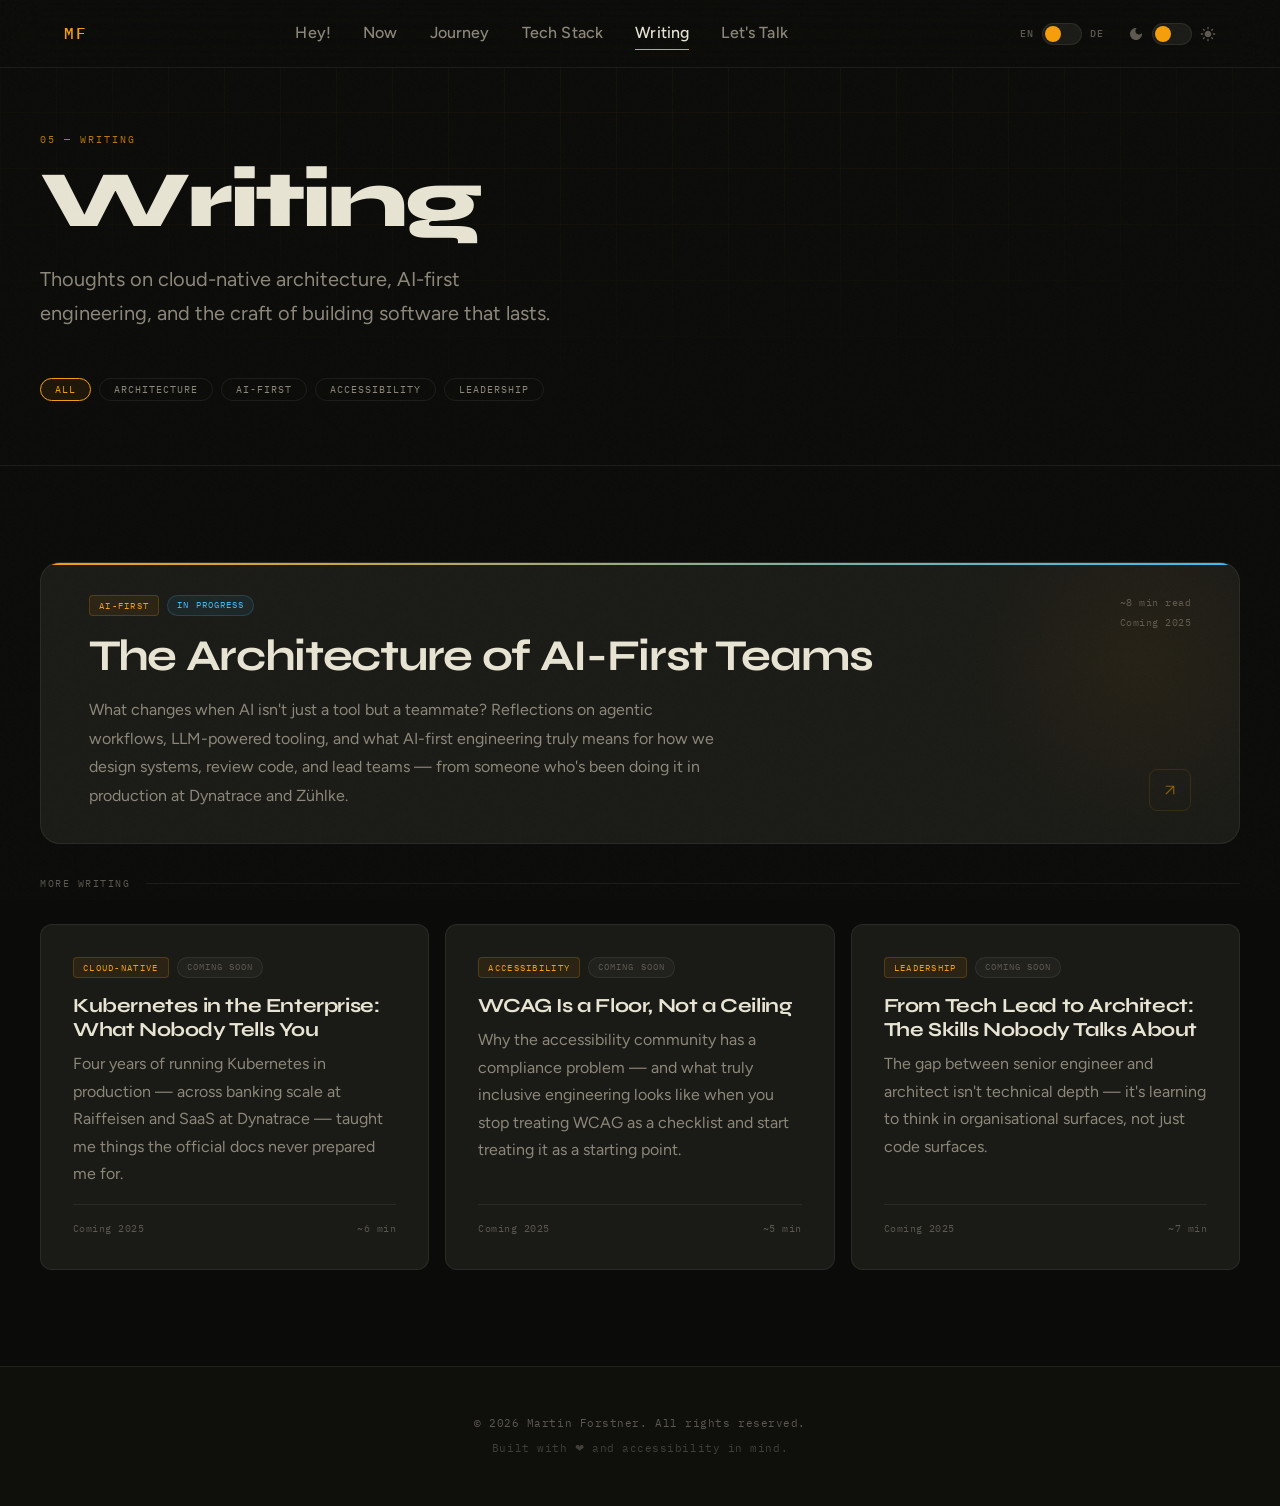
==== commit cb0b9c05: "Fix blog layout and mobile subtitle overflow - Featured post: reduce padding (space-3xl → space-xl/2" ====
--- a/blog.html
+++ b/blog.html
@@ -173,11 +173,17 @@
             background: var(--color-surface);
             border: 1px solid var(--color-border);
             border-radius: var(--radius-2xl);
-            padding: var(--space-3xl);
+            padding: var(--space-xl) var(--space-2xl);
             margin-bottom: var(--space-xl);
             position: relative;
             overflow: hidden;
             transition: border-color var(--transition-base), box-shadow var(--transition-base);
+        }
+
+        @media (max-width: 640px) {
+            .post-featured {
+                padding: var(--space-lg);
+            }
         }
 
         .post-featured::before {
@@ -211,8 +217,9 @@
 
         @media (min-width: 768px) {
             .post-featured-layout {
-                grid-template-columns: 1fr 140px;
+                grid-template-columns: 1fr 160px;
                 align-items: start;
+                gap: var(--space-2xl);
             }
         }
 
@@ -301,6 +308,7 @@
         .post-grid {
             display: grid;
             gap: var(--space-md);
+            align-items: stretch;
         }
 
         @media (min-width: 640px) {
@@ -322,6 +330,7 @@
             gap: var(--space-md);
             position: relative;
             overflow: hidden;
+            height: 100%;
             transition: transform var(--transition-base),
                         box-shadow var(--transition-base),
                         border-color var(--transition-base);
--- a/styles.css
+++ b/styles.css
@@ -584,6 +584,15 @@
     color: var(--color-text-secondary);
     margin-bottom: var(--space-xl);
     letter-spacing: 0.06em;
+    overflow-wrap: break-word;
+    word-break: break-word;
+}
+
+@media (max-width: 640px) {
+    .hero-subtitle {
+        font-size: 0.6rem;
+        letter-spacing: 0.03em;
+    }
 }
 
 .hero-social {
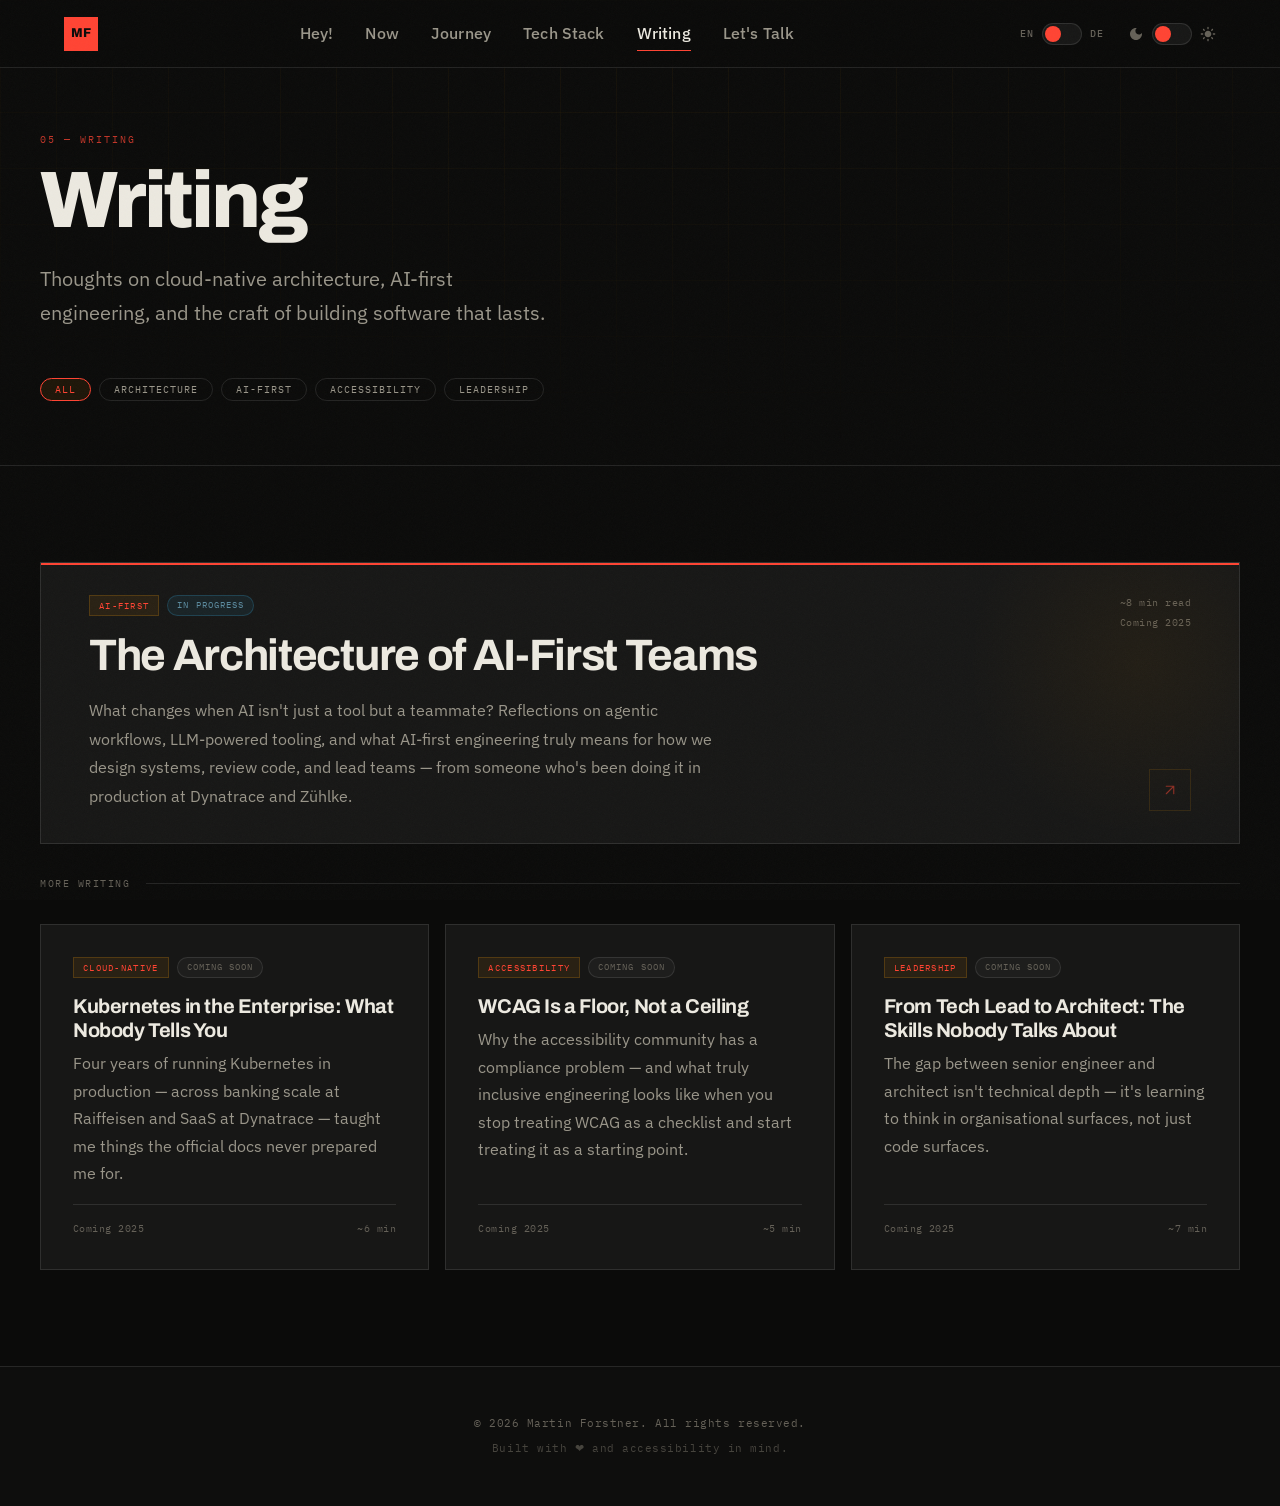
==== commit 757a4b22: "Redesign: Swiss International Typographic Style overhaul Replace the amber/dark-glow look with a fla" ====
--- a/blog.html
+++ b/blog.html
@@ -9,7 +9,7 @@
     <link rel="stylesheet" href="styles.css">
     <link rel="preconnect" href="https://fonts.googleapis.com">
     <link rel="preconnect" href="https://fonts.gstatic.com" crossorigin>
-    <link href="https://fonts.googleapis.com/css2?family=Syne:wght@400;500;600;700;800&family=Figtree:ital,wght@0,300;0,400;0,500;0,600;1,400&family=IBM+Plex+Mono:wght@300;400;500&display=swap" rel="stylesheet">
+    <link href="https://fonts.googleapis.com/css2?family=Archivo:ital,wght@0,400;0,500;0,600;0,700;0,800;0,900;1,600&family=IBM+Plex+Sans:ital,wght@0,300;0,400;0,500;0,600;1,400&family=IBM+Plex+Mono:wght@300;400;500&display=swap" rel="stylesheet">
     <style>
         /* ==========================================
            Blog-specific styles
--- a/styles.css
+++ b/styles.css
@@ -2,38 +2,38 @@
    CSS Custom Properties & Design Tokens
    ========================================== */
 :root {
-    /* Accent — amber replaces indigo */
-    --color-primary: #f59e0b;
-    --color-primary-dark: #d97706;
-    --color-primary-light: #fbbf24;
-    --color-secondary: #38bdf8;
-    --color-accent: #f472b6;
-
-    /* Neutrals — warm dark (default) */
-    --color-bg: #0b0b09;
-    --color-bg-secondary: #131310;
-    --color-bg-tertiary: #0f0f0c;
-    --color-surface: #1a1a16;
-    --color-surface-hover: #242420;
-    --color-border: rgba(255, 255, 255, 0.07);
-
-    /* Text — warm off-white */
-    --color-text: #e8e4d3;
-    --color-text-secondary: #8c8779;
-    --color-text-muted: #5c5850;
+    /* Accent — signal red replaces amber */
+    --color-primary: #ff4433;
+    --color-primary-dark: #d8321f;
+    --color-primary-light: #ff6b5b;
+    --color-secondary: #5b8a9e;
+    --color-accent: #c9a227;
+
+    /* Neutrals — ink black (default) */
+    --color-bg: #0b0b0a;
+    --color-bg-secondary: #131312;
+    --color-bg-tertiary: #0e0e0d;
+    --color-surface: #171716;
+    --color-surface-hover: #1e1e1c;
+    --color-border: rgba(255, 255, 255, 0.10);
+
+    /* Text — warm paper white */
+    --color-text: #ece9e0;
+    --color-text-secondary: #9a968a;
+    --color-text-muted: #656158;
 
     /* Navbar */
-    --color-navbar-bg: rgba(11, 11, 9, 0.82);
-    --color-navbar-bg-scrolled: rgba(11, 11, 9, 0.97);
-
-    /* Gradients */
-    --gradient-primary: linear-gradient(135deg, var(--color-primary) 0%, var(--color-secondary) 100%);
+    --color-navbar-bg: rgba(11, 11, 10, 0.86);
+    --color-navbar-bg-scrolled: rgba(11, 11, 10, 0.98);
+
+    /* Gradients — retained as flat fallbacks; the new system avoids gradients on type/UI */
+    --gradient-primary: linear-gradient(135deg, var(--color-primary) 0%, var(--color-primary) 100%);
     --gradient-accent: linear-gradient(135deg, var(--color-primary) 0%, var(--color-accent) 100%);
-    --gradient-bg: linear-gradient(180deg, var(--color-bg-secondary) 0%, var(--color-bg) 60%);
+    --gradient-bg: var(--color-bg);
 
     /* Typography */
-    --font-display: 'Syne', sans-serif;
-    --font-sans: 'Figtree', -apple-system, BlinkMacSystemFont, sans-serif;
+    --font-display: 'Archivo', sans-serif;
+    --font-sans: 'IBM Plex Sans', -apple-system, BlinkMacSystemFont, sans-serif;
     --font-mono: 'IBM Plex Mono', 'Fira Code', monospace;
 
     /* Font Sizes (fluid) */
@@ -56,20 +56,20 @@
     --space-3xl: 4rem;
     --space-4xl: 6rem;
 
-    /* Border Radius */
-    --radius-sm: 0.25rem;
-    --radius-md: 0.375rem;
-    --radius-lg: 0.5rem;
-    --radius-xl: 0.75rem;
-    --radius-2xl: 1.25rem;
+    /* Border Radius — flat / architectural. Full is kept only for pill-shaped toggle affordances. */
+    --radius-sm: 0;
+    --radius-md: 0;
+    --radius-lg: 0;
+    --radius-xl: 0;
+    --radius-2xl: 0;
     --radius-full: 9999px;
 
-    /* Shadows */
-    --shadow-sm: 0 1px 2px rgba(0, 0, 0, 0.5);
-    --shadow-md: 0 4px 12px rgba(0, 0, 0, 0.4);
-    --shadow-lg: 0 12px 28px rgba(0, 0, 0, 0.45);
-    --shadow-xl: 0 24px 48px rgba(0, 0, 0, 0.55);
-    --shadow-glow: 0 0 48px rgba(245, 158, 11, 0.18);
+    /* Shadows — hard "print registration" offsets instead of blurred glows */
+    --shadow-sm: 2px 2px 0 rgba(0, 0, 0, 0.4);
+    --shadow-md: 4px 4px 0 rgba(0, 0, 0, 0.5);
+    --shadow-lg: 6px 6px 0 rgba(0, 0, 0, 0.6);
+    --shadow-xl: 10px 10px 0 rgba(0, 0, 0, 0.7);
+    --shadow-glow: 6px 6px 0 var(--color-primary);
 
     /* Transitions */
     --transition-fast: 150ms ease;
@@ -80,31 +80,36 @@
     /* Layout */
     --container-max: 1200px;
     --navbar-height: 68px;
-}
-
-/* Light Theme */
+    --rail-width: 64px;
+}
+
+/* Light Theme — Swiss paper stock */
 [data-theme="light"] {
-    --color-bg: #faf8f3;
-    --color-bg-secondary: #f0ece2;
-    --color-bg-tertiary: #f5f2ea;
+    --color-bg: #f7f5f0;
+    --color-bg-secondary: #efece3;
+    --color-bg-tertiary: #f2efe8;
     --color-surface: #ffffff;
-    --color-surface-hover: #f7f4eb;
-    --color-border: rgba(0, 0, 0, 0.09);
-
-    --color-text: #1a1814;
-    --color-text-secondary: #5a5650;
-    --color-text-muted: #8a8479;
-
-    --color-navbar-bg: rgba(250, 248, 243, 0.82);
-    --color-navbar-bg-scrolled: rgba(250, 248, 243, 0.97);
-
-    --shadow-sm: 0 1px 2px rgba(0, 0, 0, 0.05);
-    --shadow-md: 0 4px 12px rgba(0, 0, 0, 0.08);
-    --shadow-lg: 0 12px 28px rgba(0, 0, 0, 0.1);
-    --shadow-xl: 0 24px 48px rgba(0, 0, 0, 0.12);
-    --shadow-glow: 0 0 48px rgba(245, 158, 11, 0.1);
-
-    --gradient-bg: linear-gradient(180deg, var(--color-bg-secondary) 0%, var(--color-bg) 60%);
+    --color-surface-hover: #f4f1e9;
+    --color-border: rgba(17, 17, 15, 0.12);
+
+    --color-text: #131210;
+    --color-text-secondary: #514d45;
+    --color-text-muted: #837f74;
+
+    --color-primary: #d8321f;
+    --color-primary-dark: #b32716;
+    --color-primary-light: #ff4433;
+
+    --color-navbar-bg: rgba(247, 245, 240, 0.86);
+    --color-navbar-bg-scrolled: rgba(247, 245, 240, 0.98);
+
+    --shadow-sm: 2px 2px 0 rgba(17, 17, 15, 0.12);
+    --shadow-md: 4px 4px 0 rgba(17, 17, 15, 0.14);
+    --shadow-lg: 6px 6px 0 rgba(17, 17, 15, 0.16);
+    --shadow-xl: 10px 10px 0 rgba(17, 17, 15, 0.18);
+    --shadow-glow: 6px 6px 0 var(--color-primary);
+
+    --gradient-bg: var(--color-bg);
 }
 
 /* ==========================================
@@ -218,9 +223,8 @@
     left: 50%;
     transform: translateX(-50%);
     background: var(--color-primary);
-    color: #000;
+    color: #fff;
     padding: var(--space-sm) var(--space-lg);
-    border-radius: var(--radius-md);
     z-index: 9999;
     transition: top var(--transition-fast);
     font-weight: 600;
@@ -276,14 +280,17 @@
 }
 
 .nav-logo {
-    font-family: var(--font-mono);
-    font-size: var(--text-sm);
-    font-weight: 500;
-    color: var(--color-primary);
-    letter-spacing: 0.1em;
-    text-transform: uppercase;
-    background: none;
-    -webkit-text-fill-color: var(--color-primary);
+    display: inline-flex;
+    align-items: center;
+    justify-content: center;
+    width: 34px;
+    height: 34px;
+    font-family: var(--font-display);
+    font-size: 0.8rem;
+    font-weight: 800;
+    color: var(--color-bg);
+    background: var(--color-primary);
+    letter-spacing: 0.02em;
 }
 
 .nav-menu {
@@ -421,46 +428,30 @@
     pointer-events: none;
 }
 
-/* Grid texture — architectural, replaces gradient orbs */
+/* Ruled grid — drafting-table texture, not a gradient orb field */
 .hero-background::before {
     content: '';
     position: absolute;
     inset: 0;
     background-image:
-        linear-gradient(rgba(245, 158, 11, 0.05) 1px, transparent 1px),
-        linear-gradient(90deg, rgba(245, 158, 11, 0.05) 1px, transparent 1px);
-    background-size: 56px 56px;
-    mask-image: radial-gradient(ellipse 88% 88% at 50% 50%, black 0%, transparent 100%);
-    -webkit-mask-image: radial-gradient(ellipse 88% 88% at 50% 50%, black 0%, transparent 100%);
-}
-
-/* Slow horizontal scanner accent */
+        linear-gradient(var(--color-border) 1px, transparent 1px),
+        linear-gradient(90deg, var(--color-border) 1px, transparent 1px);
+    background-size: 48px 48px;
+    mask-image: linear-gradient(180deg, black 0%, transparent 92%);
+    -webkit-mask-image: linear-gradient(180deg, black 0%, transparent 92%);
+    opacity: 0.6;
+}
+
+/* Fixed baseline guide — a single drafting rule, no motion */
 .hero-background::after {
     content: '';
     position: absolute;
     left: 0;
     right: 0;
+    top: 66%;
     height: 1px;
-    background: linear-gradient(90deg,
-        transparent 0%,
-        rgba(245, 158, 11, 0.25) 25%,
-        rgba(56, 189, 248, 0.2) 75%,
-        transparent 100%);
-    top: 45%;
-    animation: heroScanline 12s ease-in-out infinite alternate;
-}
-
-@keyframes heroScanline {
-    from { top: 18%; opacity: 0.5; }
-    to   { top: 82%; opacity: 0.15; }
-}
-
-@media (prefers-reduced-motion: reduce) {
-    .hero-background::after {
-        animation: none;
-        top: 50%;
-        opacity: 0.2;
-    }
+    background: var(--color-primary);
+    opacity: 0.35;
 }
 
 /* Hide old orbs */
@@ -474,7 +465,7 @@
     align-items: center;
     text-align: center;
     gap: var(--space-xl);
-    max-width: 860px;
+    max-width: 1040px;
     animation: fadeInUp 0.85s ease forwards;
 }
 
@@ -497,14 +488,18 @@
 
 .hero-image-wrapper {
     position: relative;
-    width: 180px;
-    height: 180px;
+    width: 200px;
+    height: 250px;
+    overflow: hidden;
+    border: 1px solid var(--color-text);
+    box-shadow: 10px 10px 0 var(--color-primary);
 }
 
 @media (min-width: 768px) {
     .hero-image-wrapper {
-        width: 240px;
-        height: 240px;
+        width: 280px;
+        height: 350px;
+        box-shadow: 14px 14px 0 var(--color-primary);
     }
 }
 
@@ -512,29 +507,22 @@
     width: 100%;
     height: 100%;
     object-fit: cover;
-    border-radius: 50%;
-    border: 2px solid rgba(245, 158, 11, 0.25);
-    box-shadow:
-        var(--shadow-xl),
-        0 0 0 6px rgba(245, 158, 11, 0.05),
-        var(--shadow-glow);
-}
-
-/* Architectural ring — two concentric static circles, no spin */
-.image-ring {
-    position: absolute;
-    inset: -12px;
-    border-radius: 50%;
-    border: 1px solid rgba(245, 158, 11, 0.2);
-    animation: none;
-}
-
-.image-ring::before {
+    filter: grayscale(1) contrast(1.2) brightness(0.94);
+}
+
+/* Duotone overlay — red/black print treatment instead of a photographic ring */
+.hero-image-wrapper::after {
     content: '';
     position: absolute;
-    inset: -6px;
-    border-radius: 50%;
-    border: 1px dashed rgba(56, 189, 248, 0.12);
+    inset: 0;
+    background: var(--color-primary);
+    mix-blend-mode: multiply;
+    opacity: 0.6;
+    pointer-events: none;
+}
+
+[data-theme="light"] .hero-image-wrapper::after {
+    opacity: 0.45;
 }
 
 .hero-text {
@@ -557,16 +545,17 @@
 .hero-name {
     font-family: var(--font-display);
     font-size: var(--text-4xl);
-    font-weight: 800;
-    letter-spacing: -0.04em;
-    line-height: 0.92;
+    font-weight: 900;
+    letter-spacing: -0.03em;
+    line-height: 0.95;
     margin-bottom: var(--space-lg);
-    background: var(--gradient-primary);
-    -webkit-background-clip: text;
-    background-clip: text;
-    -webkit-text-fill-color: transparent;
+    color: var(--color-text);
+    text-transform: uppercase;
     overflow-wrap: break-word;
     padding-right: 0.08em;
+    padding-bottom: 0.12em;
+    border-bottom: 5px solid var(--color-primary);
+    display: inline-block;
 }
 
 .hero-title {
@@ -609,7 +598,6 @@
     gap: 6px;
     padding: 0.45rem 1rem;
     background: transparent;
-    border-radius: var(--radius-full);
     color: var(--color-text-secondary);
     font-weight: 400;
     font-size: 0.68rem;
@@ -622,10 +610,11 @@
 
 .social-link:hover,
 .social-link:focus {
-    background: rgba(245, 158, 11, 0.07);
-    border-color: rgba(245, 158, 11, 0.35);
-    color: var(--color-primary-light);
-    transform: translateY(-1px);
+    background: var(--color-primary);
+    border-color: var(--color-primary);
+    color: #fff;
+    transform: translate(-2px, -2px);
+    box-shadow: 3px 3px 0 var(--color-text);
 }
 
 .social-link svg {
@@ -665,31 +654,30 @@
     position: relative;
 }
 
-/* Architectural numbering labels via ::before */
+/* Index labels — real section numbers, set as drafting annotations */
 .section .section-title::before {
     display: block;
     font-family: var(--font-mono);
-    font-size: 0.62rem;
-    letter-spacing: 0.2em;
+    font-size: 0.7rem;
+    letter-spacing: 0.24em;
     text-transform: uppercase;
     color: var(--color-primary);
-    margin-bottom: 0.65rem;
-    opacity: 0.7;
-    font-weight: 400;
-}
-
-#about .section-title::before   { content: '01 — About'; }
-#now .section-title::before     { content: '02 — Status'; }
-#timeline .section-title::before { content: '03 — Journey'; }
-#skills .section-title::before  { content: '04 — Stack'; }
-#writing .section-title::before { content: '05 — Writing'; }
-#contact .section-title::before { content: '06 — Contact'; }
+    margin-bottom: 0.75rem;
+    font-weight: 500;
+}
+
+#about .section-title::before   { content: '01 / About'; }
+#now .section-title::before     { content: '02 / Status'; }
+#timeline .section-title::before { content: '03 / Journey'; }
+#skills .section-title::before  { content: '04 / Stack'; }
+#writing .section-title::before { content: '05 / Writing'; }
+#contact .section-title::before { content: '06 / Contact'; }
 
 .section-title {
     font-family: var(--font-display);
     font-size: var(--text-3xl);
-    font-weight: 700;
-    text-align: center;
+    font-weight: 800;
+    text-align: left;
     margin-bottom: var(--space-3xl);
     position: relative;
     letter-spacing: -0.025em;
@@ -699,12 +687,10 @@
 .section-title::after {
     content: '';
     display: block;
-    width: 36px;
-    height: 2px;
+    width: 56px;
+    height: 4px;
     background: var(--color-primary);
-    margin: var(--space-md) auto 0;
-    border-radius: var(--radius-full);
-    opacity: 0.7;
+    margin: var(--space-md) 0 0;
 }
 
 /* Fade In Animation */
@@ -743,7 +729,7 @@
     padding: var(--space-xl);
     border-radius: var(--radius-xl);
     border: 1px solid var(--color-border);
-    border-left: 2px solid rgba(245, 158, 11, 0.3);
+    border-left: 2px solid rgba(216, 50, 31, 0.3);
 }
 
 .about-text {
@@ -877,7 +863,7 @@
     height: 5px;
     border-radius: 50%;
     background: var(--color-primary);
-    box-shadow: 0 0 6px rgba(245, 158, 11, 0.7);
+    box-shadow: 0 0 6px rgba(216, 50, 31, 0.7);
     animation: statusPulse 2.5s ease-in-out infinite;
     flex-shrink: 0;
 }
@@ -932,7 +918,6 @@
     font-weight: 500;
     color: var(--color-text-secondary);
     background: var(--color-surface);
-    border-radius: var(--radius-full);
     border: 1px solid var(--color-border);
     transition: all var(--transition-base);
     font-family: var(--font-mono);
@@ -942,14 +927,14 @@
 
 .toggle-btn:hover {
     color: var(--color-text);
-    border-color: rgba(245, 158, 11, 0.3);
+    border-color: rgba(216, 50, 31, 0.3);
     background: var(--color-surface-hover);
 }
 
 .toggle-btn.active {
-    color: #000;
+    color: #fff;
     background: var(--color-primary);
-    border-color: transparent;
+    border-color: var(--color-primary);
 }
 
 .timeline-panel {
@@ -975,7 +960,7 @@
     width: 1px;
     background: linear-gradient(180deg,
         var(--color-primary) 0%,
-        rgba(245, 158, 11, 0.3) 60%,
+        rgba(216, 50, 31, 0.3) 60%,
         transparent 100%);
 }
 
@@ -1023,13 +1008,13 @@
     background: var(--color-primary);
     border-radius: 50%;
     border: 2px solid var(--color-bg);
-    box-shadow: 0 0 0 3px rgba(245, 158, 11, 0.25);
+    box-shadow: 0 0 0 3px rgba(216, 50, 31, 0.25);
     animation: markerPulse 3s ease-in-out infinite;
 }
 
 @keyframes markerPulse {
-    0%, 100% { box-shadow: 0 0 0 3px rgba(245, 158, 11, 0.25); }
-    50%       { box-shadow: 0 0 0 6px rgba(245, 158, 11, 0); }
+    0%, 100% { box-shadow: 0 0 0 3px rgba(216, 50, 31, 0.25); }
+    50%       { box-shadow: 0 0 0 6px rgba(216, 50, 31, 0); }
 }
 
 @media (prefers-reduced-motion: reduce) {
@@ -1052,7 +1037,7 @@
 .timeline-content:hover {
     transform: translateY(-3px);
     box-shadow: var(--shadow-md);
-    border-color: rgba(245, 158, 11, 0.2);
+    border-color: rgba(216, 50, 31, 0.2);
 }
 
 .timeline-date {
@@ -1061,8 +1046,8 @@
     font-size: 0.62rem;
     font-weight: 500;
     color: var(--color-primary);
-    background: rgba(245, 158, 11, 0.07);
-    border: 1px solid rgba(245, 158, 11, 0.18);
+    background: rgba(216, 50, 31, 0.07);
+    border: 1px solid rgba(216, 50, 31, 0.18);
     padding: 2px var(--space-sm);
     border-radius: var(--radius-sm);
     margin-bottom: var(--space-sm);
@@ -1148,12 +1133,12 @@
     font-family: var(--font-mono);
     font-size: 0.6rem;
     padding: 2px var(--space-sm);
-    background: rgba(56, 189, 248, 0.07);
+    background: rgba(91, 138, 158, 0.07);
     color: var(--color-secondary);
     border-radius: var(--radius-sm);
     font-weight: 400;
     letter-spacing: 0.05em;
-    border: 1px solid rgba(56, 189, 248, 0.14);
+    border: 1px solid rgba(91, 138, 158, 0.14);
 }
 
 /* ==========================================
@@ -1191,7 +1176,7 @@
 .skill-category:hover {
     transform: translateY(-3px);
     box-shadow: var(--shadow-glow);
-    border-color: rgba(245, 158, 11, 0.2);
+    border-color: rgba(216, 50, 31, 0.2);
 }
 
 .skill-category-title {
@@ -1222,17 +1207,17 @@
     font-family: var(--font-mono);
     font-size: 0.68rem;
     padding: 3px var(--space-sm);
-    background: rgba(245, 158, 11, 0.07);
+    background: rgba(216, 50, 31, 0.07);
     color: var(--color-primary-light);
     border-radius: var(--radius-md);
     font-weight: 400;
     letter-spacing: 0.04em;
     transition: all var(--transition-fast);
-    border: 1px solid rgba(245, 158, 11, 0.14);
+    border: 1px solid rgba(216, 50, 31, 0.14);
 }
 
 .skill-tag:hover {
-    background: rgba(245, 158, 11, 0.13);
+    background: rgba(216, 50, 31, 0.13);
     transform: scale(1.03);
 }
 
@@ -1247,8 +1232,8 @@
     align-items: center;
     gap: 5px;
     padding: 4px 10px;
-    background: rgba(245, 158, 11, 0.05);
-    border: 1px solid rgba(245, 158, 11, 0.11);
+    background: rgba(216, 50, 31, 0.05);
+    border: 1px solid rgba(216, 50, 31, 0.11);
     border-radius: var(--radius-md);
     font-family: var(--font-mono);
     font-size: 0.67rem;
@@ -1259,8 +1244,8 @@
 }
 
 .skill-icon-item:hover {
-    background: rgba(245, 158, 11, 0.1);
-    border-color: rgba(245, 158, 11, 0.24);
+    background: rgba(216, 50, 31, 0.1);
+    border-color: rgba(216, 50, 31, 0.24);
     color: var(--color-text);
     transform: translateY(-1px);
 }
@@ -1289,14 +1274,13 @@
 
 .writing-intro {
     max-width: 600px;
-    margin: 0 auto var(--space-3xl);
-    text-align: center;
+    margin: 0 0 var(--space-3xl);
+    text-align: left;
     color: var(--color-text-secondary);
     font-size: var(--text-lg);
     line-height: 1.8;
 }
 
-/* Editorial grid: first card full-width feature, remaining side-by-side */
 .writing-topics {
     display: grid;
     gap: var(--space-md);
@@ -1306,34 +1290,6 @@
 @media (min-width: 640px) {
     .writing-topics {
         grid-template-columns: repeat(3, 1fr);
-    }
-
-    .writing-topics .topic-card:first-child {
-        grid-column: 1 / -1;
-        display: grid;
-        grid-template-columns: 3.5rem 1fr;
-        grid-template-rows: auto auto;
-        column-gap: var(--space-xl);
-        row-gap: var(--space-sm);
-        align-items: center;
-    }
-
-    .writing-topics .topic-card:first-child .topic-icon {
-        grid-row: 1 / 3;
-        font-size: 2.75rem;
-        margin-bottom: 0;
-        align-self: center;
-    }
-
-    .writing-topics .topic-card:first-child .topic-title {
-        font-size: var(--text-2xl);
-        align-self: end;
-    }
-
-    .writing-topics .topic-card:first-child .topic-desc {
-        font-size: var(--text-sm);
-        align-self: start;
-        color: var(--color-text-secondary);
     }
 }
 
@@ -1363,7 +1319,7 @@
 .topic-card:hover {
     transform: translateY(-3px);
     box-shadow: var(--shadow-glow);
-    border-color: rgba(245, 158, 11, 0.2);
+    border-color: rgba(216, 50, 31, 0.2);
 }
 
 .topic-card:hover::before {
@@ -1392,7 +1348,7 @@
 }
 
 .writing-cta {
-    text-align: center;
+    text-align: left;
 }
 
 .btn-primary {
@@ -1400,36 +1356,35 @@
     align-items: center;
     gap: var(--space-sm);
     padding: 0.7rem var(--space-2xl);
-    background: transparent;
-    color: var(--color-primary);
+    background: var(--color-primary);
+    color: #fff;
     font-family: var(--font-mono);
     font-weight: 500;
     font-size: 0.7rem;
     letter-spacing: 0.1em;
     text-transform: uppercase;
-    border-radius: var(--radius-full);
-    border: 1px solid rgba(245, 158, 11, 0.4);
+    border: 1px solid var(--color-primary);
     transition: all var(--transition-base);
     text-decoration: none;
-    -webkit-text-fill-color: var(--color-primary);
+    -webkit-text-fill-color: #fff;
 }
 
 .btn-primary:hover {
-    background: rgba(245, 158, 11, 0.07);
-    border-color: var(--color-primary);
-    transform: translateY(-1px);
-    box-shadow: 0 0 24px rgba(245, 158, 11, 0.12);
-    color: var(--color-primary);
-    -webkit-text-fill-color: var(--color-primary);
+    background: var(--color-text);
+    border-color: var(--color-text);
+    transform: translate(-3px, -3px);
+    box-shadow: 5px 5px 0 var(--color-primary);
+    color: var(--color-bg);
+    -webkit-text-fill-color: var(--color-bg);
 }
 
 /* ==========================================
    Contact Section
    ========================================== */
 .contact-content {
-    text-align: center;
+    text-align: left;
     max-width: 760px;
-    margin: 0 auto;
+    margin: 0;
 }
 
 .contact-intro {
@@ -1490,7 +1445,7 @@
 
 .contact-card:hover,
 .contact-card:focus {
-    background: rgba(245, 158, 11, 0.04);
+    background: rgba(216, 50, 31, 0.04);
     color: var(--color-text);
 }
 
@@ -1609,7 +1564,7 @@
     align-items: center;
     justify-content: center;
     background: var(--color-surface);
-    border: 1px solid rgba(245, 158, 11, 0.3);
+    border: 1px solid rgba(216, 50, 31, 0.3);
     color: var(--color-primary);
     border-radius: var(--radius-lg);
     box-shadow: var(--shadow-lg);
@@ -1627,7 +1582,7 @@
 }
 
 .back-to-top:hover {
-    background: rgba(245, 158, 11, 0.08);
+    background: rgba(216, 50, 31, 0.08);
     border-color: var(--color-primary);
     transform: translateY(-2px);
 }
@@ -1635,41 +1590,21 @@
 /* ==========================================
    Mouse Cursor Animation
    ========================================== */
+/* Ambient glow retired — flat crosshair fits the drafting-tool concept instead */
 .cursor-glow {
-    position: fixed;
-    width: 380px;
-    height: 380px;
-    border-radius: 50%;
-    pointer-events: none;
-    background: radial-gradient(
-        circle at center,
-        rgba(245, 158, 11, 0.07) 0%,
-        rgba(56, 189, 248, 0.04) 35%,
-        transparent 70%
-    );
-    transform: translate(-50%, -50%);
-    z-index: 0;
-    opacity: 0;
-    transition: opacity 0.3s ease;
-    mix-blend-mode: screen;
-}
-
-.cursor-glow.active {
-    opacity: 1;
+    display: none;
 }
 
 .cursor-dot {
     position: fixed;
-    width: 6px;
-    height: 6px;
-    border-radius: 50%;
+    width: 5px;
+    height: 5px;
     background: var(--color-primary);
     pointer-events: none;
     z-index: 9999;
     transform: translate(-50%, -50%);
     opacity: 0;
     transition: opacity 0.3s ease, transform 0.15s ease;
-    box-shadow: 0 0 12px rgba(245, 158, 11, 0.7);
 }
 
 .cursor-dot.active {
@@ -1680,17 +1615,42 @@
     transform: translate(-50%, -50%) scale(0.5);
 }
 
+/* Crosshair — registration-mark cursor instead of a glow ring */
 .cursor-ring {
     position: fixed;
-    width: 36px;
-    height: 36px;
-    border-radius: 50%;
-    border: 1px solid rgba(245, 158, 11, 0.4);
+    width: 28px;
+    height: 28px;
+    border-radius: 0;
+    border: none;
     pointer-events: none;
     z-index: 9998;
     transform: translate(-50%, -50%);
     opacity: 0;
-    transition: opacity 0.3s ease, width 0.2s ease, height 0.2s ease, border-color 0.2s ease;
+    transition: opacity 0.3s ease, width 0.2s ease, height 0.2s ease;
+}
+
+.cursor-ring::before,
+.cursor-ring::after {
+    content: '';
+    position: absolute;
+    background: var(--color-primary);
+    opacity: 0.6;
+}
+
+.cursor-ring::before {
+    left: 50%;
+    top: 0;
+    bottom: 0;
+    width: 1px;
+    transform: translateX(-50%);
+}
+
+.cursor-ring::after {
+    top: 50%;
+    left: 0;
+    right: 0;
+    height: 1px;
+    transform: translateY(-50%);
 }
 
 .cursor-ring.active {
@@ -1698,9 +1658,13 @@
 }
 
 .cursor-ring.hovering {
-    width: 52px;
-    height: 52px;
-    border-color: var(--color-primary);
+    width: 40px;
+    height: 40px;
+}
+
+.cursor-ring.hovering::before,
+.cursor-ring.hovering::after {
+    opacity: 1;
 }
 
 .sparkle {
@@ -1796,7 +1760,7 @@
 }
 
 .toggle-switch:hover {
-    border-color: rgba(245, 158, 11, 0.3);
+    border-color: rgba(216, 50, 31, 0.3);
 }
 
 .toggle-switch:focus-visible {
@@ -1820,8 +1784,8 @@
 }
 
 .toggle-switch[aria-checked="true"] {
-    background: rgba(245, 158, 11, 0.1);
-    border-color: rgba(245, 158, 11, 0.35);
+    background: rgba(216, 50, 31, 0.1);
+    border-color: rgba(216, 50, 31, 0.35);
 }
 
 @media (max-width: 768px) {
@@ -1847,20 +1811,90 @@
 }
 
 /* ==========================================
+   Index Rail — persistent wayfinding, wide viewports only
+   ========================================== */
+.index-rail {
+    display: none;
+}
+
+@media (min-width: 1600px) {
+    .index-rail {
+        display: flex;
+        flex-direction: column;
+        gap: 26px;
+        position: fixed;
+        left: 28px;
+        top: 50%;
+        transform: translateY(-50%);
+        z-index: 500;
+    }
+
+    .index-rail::before {
+        content: '';
+        position: absolute;
+        left: 3px;
+        top: 0;
+        bottom: 0;
+        width: 1px;
+        background: var(--color-border);
+    }
+
+    .index-rail-tick {
+        display: flex;
+        align-items: center;
+        gap: 10px;
+        padding-left: 14px;
+        font-family: var(--font-mono);
+        font-size: 0.62rem;
+        letter-spacing: 0.1em;
+        color: var(--color-text-muted);
+        position: relative;
+        transition: color var(--transition-base);
+    }
+
+    .index-rail-tick::before {
+        content: '';
+        position: absolute;
+        left: 0;
+        top: 50%;
+        transform: translateY(-50%);
+        width: 7px;
+        height: 1px;
+        background: var(--color-text-muted);
+        transition: width var(--transition-base), background var(--transition-base);
+    }
+
+    .index-rail-tick:hover,
+    .index-rail-tick:focus-visible {
+        color: var(--color-text);
+    }
+
+    .index-rail-tick.active {
+        color: var(--color-primary);
+    }
+
+    .index-rail-tick.active::before {
+        width: 20px;
+        background: var(--color-primary);
+    }
+}
+
+/* ==========================================
    Hero Side-by-Side Layout (desktop)
    ========================================== */
 @media (min-width: 768px) {
     .hero-content {
         flex-direction: row;
         text-align: left;
-        justify-content: center;
+        justify-content: space-between;
         align-items: center;
         gap: var(--space-4xl);
+        width: 100%;
     }
 
     .hero-text {
         flex: 1;
-        max-width: 560px;
+        max-width: 620px;
         order: 1;
     }
 
@@ -1928,12 +1962,6 @@
 /* ==========================================
    Light Theme Adjustments
    ========================================== */
-[data-theme="light"] .hero-background::before {
-    background-image:
-        linear-gradient(rgba(180, 120, 0, 0.07) 1px, transparent 1px),
-        linear-gradient(90deg, rgba(180, 120, 0, 0.07) 1px, transparent 1px);
-}
-
 [data-theme="light"] .about-card,
 [data-theme="light"] .timeline-content,
 [data-theme="light"] .skill-category,
